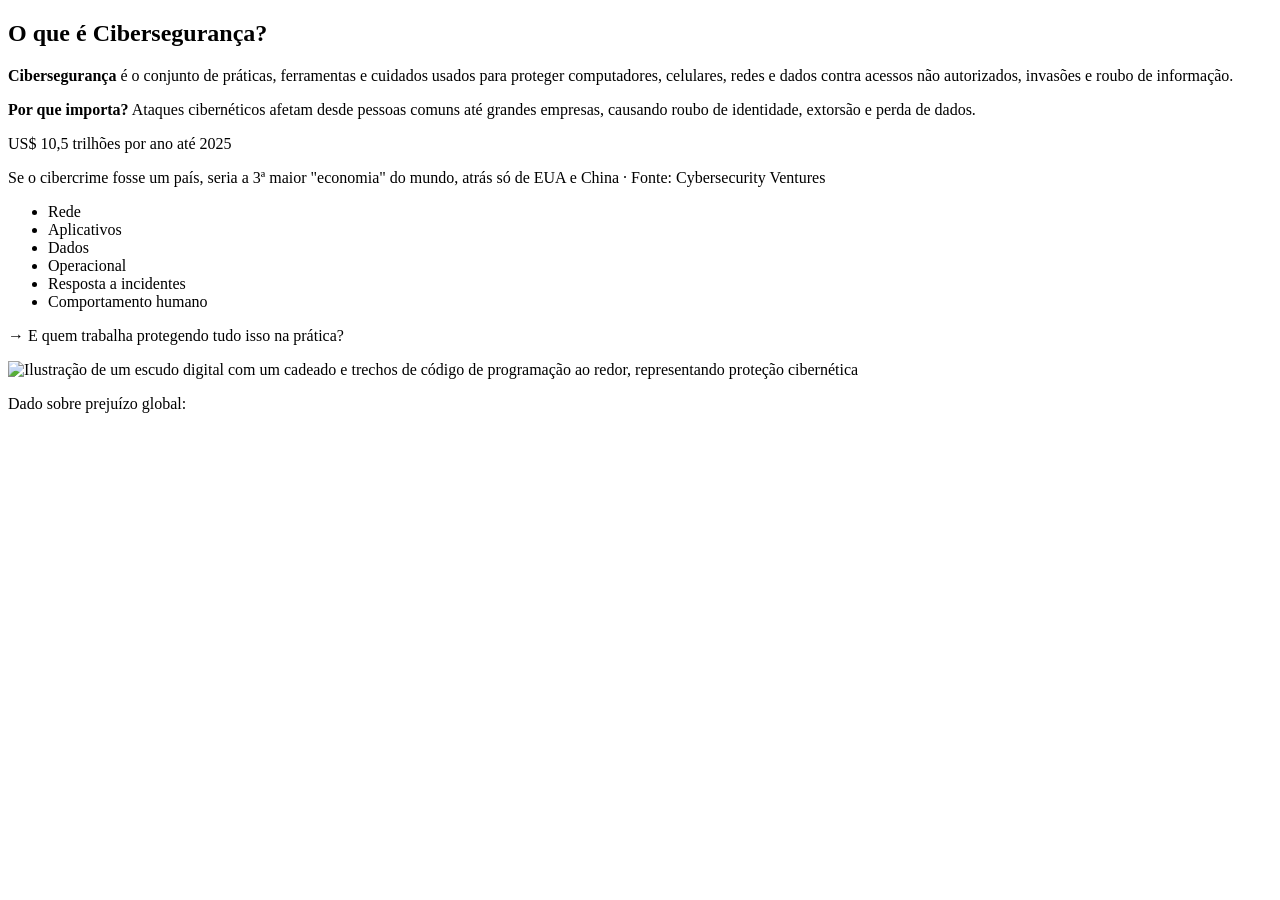
==== cyber.html @ 10cd7231 "corrigindo Altered language from English to Portuguese and updated content for clarity." ====
<!DOCTYPE html>
<html lang="pt-BR">
<head>
    <meta charset="UTF-8">
    <meta name="viewport" content="width=device-width, initial-scale=1.0">
    <title>Cibersegurança</title>
    <link rel="icon" href="favicon.ico" sizes="any">
    <link rel="icon" type="image/png" href="favicon-32x32.png">
    <link rel="stylesheet" href="style.css">
</head>
<body>
    <main class="cybersecuriti">

        <section id="definicao">
            <h1>O que é Cibersegurança?</h1>

            <p>
                <strong>Cibersegurança</strong> é o conjunto de práticas, ferramentas e cuidados usados
                para proteger computadores, celulares, redes e dados contra acessos não autorizados,
                invasões e roubo de informação.
            </p>

            <p>
                <strong>Por que importa?</strong> Ataques cibernéticos afetam desde pessoas comuns até
                grandes empresas, causando roubo de identidade, extorsão e perda de dados.
            </p>

            <section id="def02">
                <div class="estatistica">
                    <div>
                        <p class="valor">US$ 10,5 trilhões por ano até 2025</p>
                        <p class="fonte">Se o cibercrime fosse um país, seria a 3ª maior "economia" do mundo, atrás só de EUA e China · Fonte: Cybersecurity Ventures</p>
                    </div>
                </div>
            </section>

            <ul class="tags">
                <li>Rede</li>
                <li>Aplicativos</li>
                <li>Dados</li>
                <li>Operacional</li>
                <li>Resposta a incidentes</li>
                <li>Comportamento humano</li>
            </ul>

            <p class="gancho">→ E quem trabalha protegendo tudo isso na prática?</p>
        </section>

        <section id="ilustracao">
            <img
                src="Gemini_Generated_Image_8une9p8une9p8une.jpg"
                alt="Ilustração de um escudo digital com um cadeado e trechos de código de programação ao redor, representando proteção cibernética"
                class="ilustracao"
                width="680"
                height="540"
            >
        </section>

        <div class="cybersecurity__links">
            <div class="sub__titulo__botao">
                <p>Dado sobre prejuízo global: <a class="botao" href="https://cybersecurityventures.com/cybercrime-to-cost-the-world-10-5-trillion-annually-by-2025/"   <!-- Adicionei algumas Setas, fechei os duplicados, porém fiquei em duvida com o fechamento dos class-->
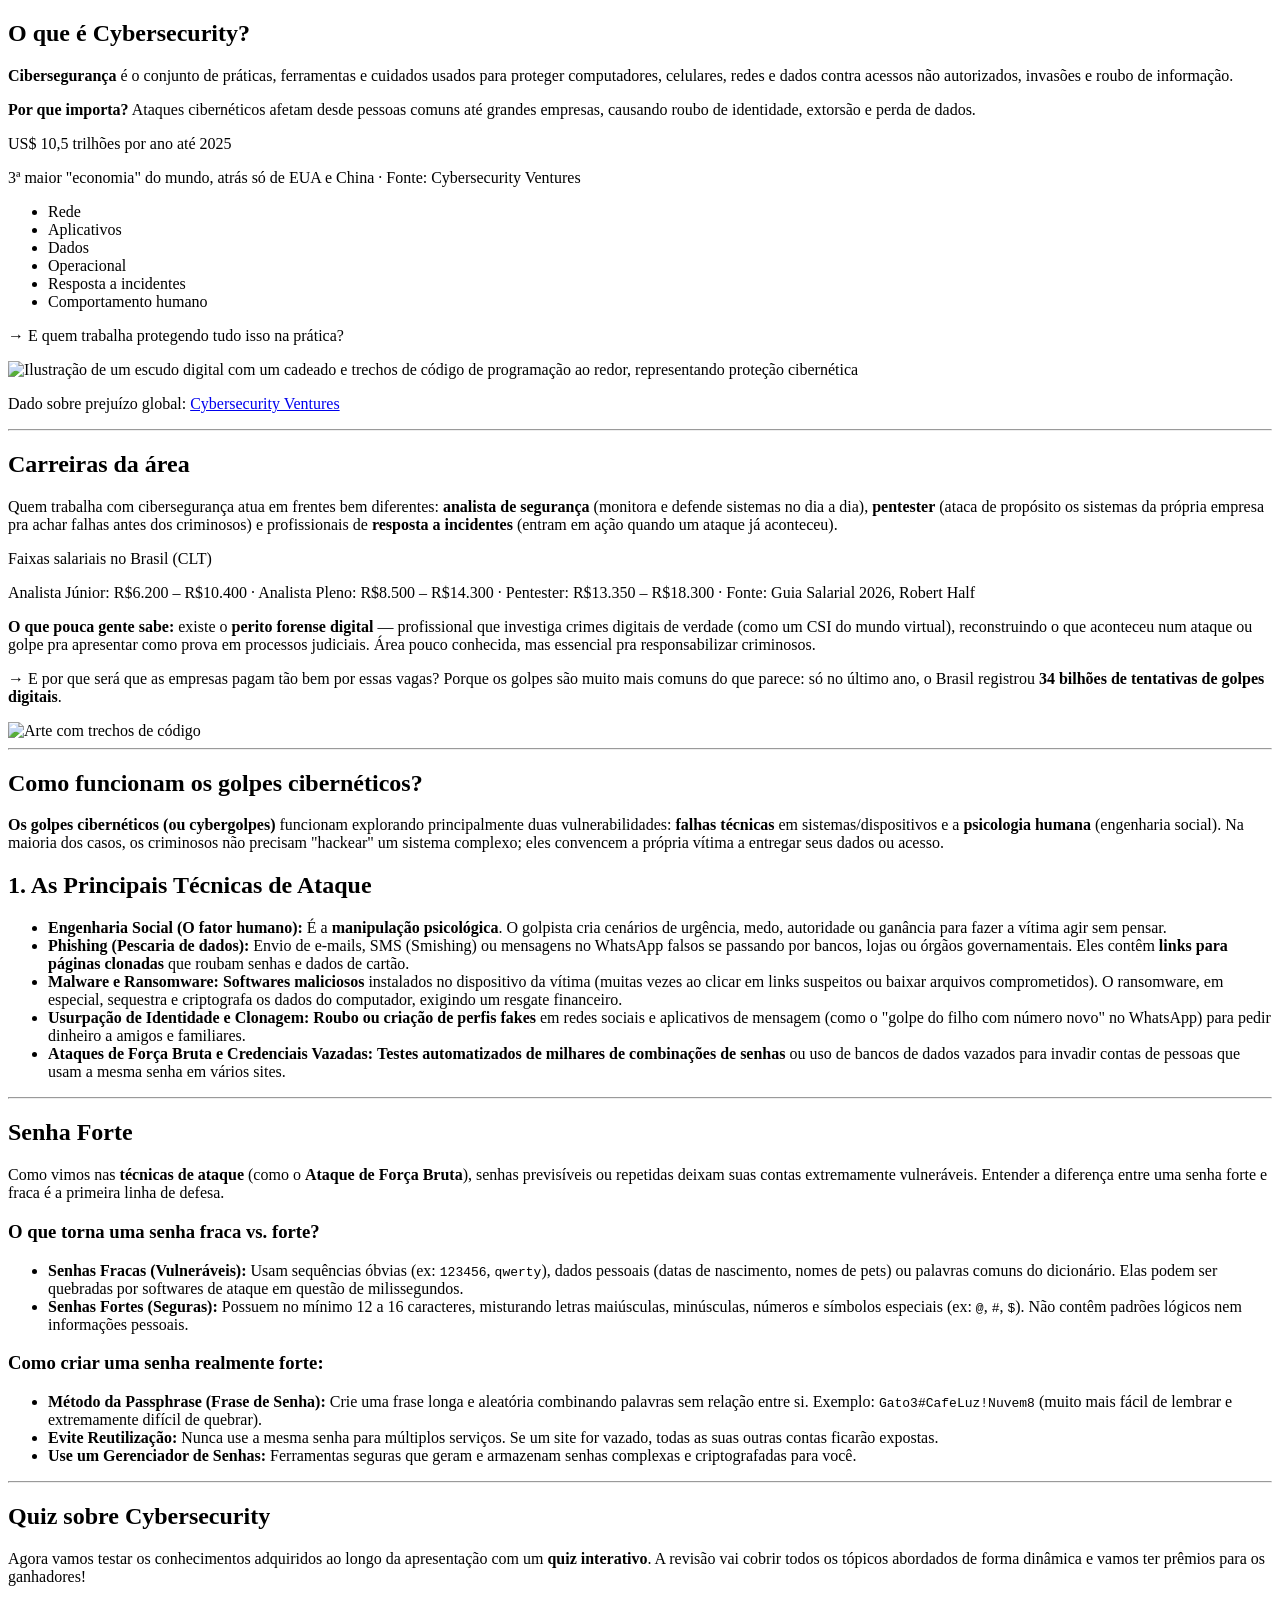
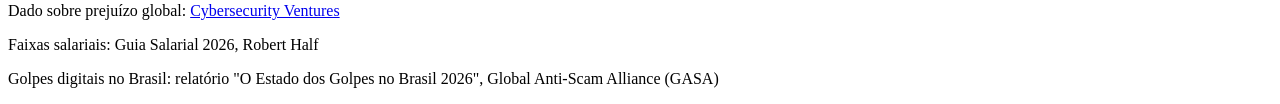
==== commit 3b2f3ab7: "reset" ====
--- a/cyber.html
+++ b/cyber.html
@@ -3,16 +3,18 @@
 <head>
     <meta charset="UTF-8">
     <meta name="viewport" content="width=device-width, initial-scale=1.0">
-    <title>Cibersegurança</title>
+    <title>Cyber Security</title>
     <link rel="icon" href="favicon.ico" sizes="any">
     <link rel="icon" type="image/png" href="favicon-32x32.png">
     <link rel="stylesheet" href="style.css">
 </head>
 <body>
+
     <main class="cybersecuriti">
 
+        <!-- DEFINIÇÃO tentei adicionar algumas setas mas não consegui, tenta colocar a interação com as imagens-->
         <section id="definicao">
-            <h1>O que é Cibersegurança?</h1>
+            <h1>O que é Cybersecurity?</h1>
 
             <p>
                 <strong>Cibersegurança</strong> é o conjunto de práticas, ferramentas e cuidados usados
@@ -25,14 +27,12 @@
                 grandes empresas, causando roubo de identidade, extorsão e perda de dados.
             </p>
 
-            <section id="def02">
-                <div class="estatistica">
-                    <div>
-                        <p class="valor">US$ 10,5 trilhões por ano até 2025</p>
-                        <p class="fonte">Se o cibercrime fosse um país, seria a 3ª maior "economia" do mundo, atrás só de EUA e China · Fonte: Cybersecurity Ventures</p>
-                    </div>
+            <div class="estatistica" id="def02">
+                <div>
+                    <p class="valor">US$ 10,5 trilhões por ano até 2025</p>
+                    <p class="fonte">3ª maior "economia" do mundo, atrás só de EUA e China · Fonte: Cybersecurity Ventures</p>
                 </div>
-            </section>
+            </div>
 
             <ul class="tags">
                 <li>Rede</li>
@@ -46,7 +46,8 @@
             <p class="gancho">→ E quem trabalha protegendo tudo isso na prática?</p>
         </section>
 
-        <section id="ilustracao">
+        <!-- ILUSTRAÇÃO -->
+        <section>
             <img
                 src="Gemini_Generated_Image_8une9p8une9p8une.jpg"
                 alt="Ilustração de um escudo digital com um cadeado e trechos de código de programação ao redor, representando proteção cibernética"
@@ -58,4 +59,147 @@
 
         <div class="cybersecurity__links">
             <div class="sub__titulo__botao">
-                <p>Dado sobre prejuízo global: <a class="botao" href="https://cybersecurityventures.com/cybercrime-to-cost-the-world-10-5-trillion-annually-by-2025/"   <!-- Adicionei algumas Setas, fechei os duplicados, porém fiquei em duvida com o fechamento dos class-->
+                <p>Dado sobre prejuízo global:
+                    <a class="botao" href="https://cybersecurityventures.com/annual-cybercrime-report-2019/" target="_blank" rel="noopener">Cybersecurity Ventures</a>
+                </p>
+            </div>
+        </div>
+
+        <hr style="color: aliceblue;">
+
+        <!-- CARREIRAS -->
+        <section id="carreiras">
+            <h1>Carreiras da área</h1>
+            <p>
+                Quem trabalha com cibersegurança atua em frentes bem diferentes:
+                <strong>analista de segurança</strong> (monitora e defende sistemas no dia a dia),
+                <strong>pentester</strong> (ataca de propósito os sistemas da própria empresa pra
+                achar falhas antes dos criminosos) e profissionais de
+                <strong>resposta a incidentes</strong> (entram em ação quando um ataque já aconteceu).
+            </p>
+
+            <div class="estatistica">
+                <div>
+                    <p class="valor">Faixas salariais no Brasil (CLT)</p>
+                    <p class="fonte">
+                        Analista Júnior: R$6.200 – R$10.400 · Analista Pleno: R$8.500 – R$14.300 ·
+                        Pentester: R$13.350 – R$18.300 · Fonte: Guia Salarial 2026, Robert Half
+                    </p>
+                </div>
+            </div>
+
+            <div class="destaque">
+                <p>
+                    <strong>O que pouca gente sabe:</strong> existe o <strong>perito forense digital</strong>
+                    — profissional que investiga crimes digitais de verdade (como um CSI do mundo virtual),
+                    reconstruindo o que aconteceu num ataque ou golpe pra apresentar como prova em processos
+                    judiciais. Área pouco conhecida, mas essencial pra responsabilizar criminosos.
+                </p>
+            </div>
+
+            <p class="gancho">
+                → E por que será que as empresas pagam tão bem por essas vagas? Porque os golpes são
+                muito mais comuns do que parece: só no último ano, o Brasil registrou
+                <strong>34 bilhões de tentativas de golpes digitais</strong>.
+            </p>
+        </section>
+
+        <img class="img-codigo" src="cyberseguranca_arte.svg" alt="Arte com trechos de código">
+
+        <hr style="color: aliceblue;">
+
+        <!-- GOLPES -->
+        <section id="golpes">
+            <h1>Como funcionam os golpes cibernéticos?</h1>
+            <p>
+                <strong>Os golpes cibernéticos (ou cybergolpes)</strong> funcionam explorando principalmente duas vulnerabilidades:
+                <strong class="gancho">falhas técnicas</strong> em sistemas/dispositivos e a
+                <strong class="gancho">psicologia humana</strong> (engenharia social). Na maioria dos casos, os criminosos
+                não precisam "hackear" um sistema complexo; eles convencem a própria vítima a entregar seus dados ou acesso.
+            </p>
+
+            <h2>1. As Principais Técnicas de Ataque</h2>
+            <ul>
+                <li>
+                    <strong>Engenharia Social (O fator humano):</strong>
+                    É a <strong class="gancho">manipulação psicológica</strong>. O golpista cria cenários de urgência, medo, autoridade ou ganância para fazer a vítima agir sem pensar.
+                </li>
+                <li>
+                    <strong>Phishing (Pescaria de dados):</strong>
+                    Envio de e-mails, SMS (Smishing) ou mensagens no WhatsApp falsos se passando por bancos, lojas ou órgãos governamentais. Eles contêm <strong class="gancho">links para páginas clonadas</strong> que roubam senhas e dados de cartão.
+                </li>
+                <li>
+                    <strong>Malware e Ransomware:</strong>
+                    <strong class="gancho">Softwares maliciosos</strong> instalados no dispositivo da vítima (muitas vezes ao clicar em links suspeitos ou baixar arquivos comprometidos). O ransomware, em especial, sequestra e criptografa os dados do computador, exigindo um resgate financeiro.
+                </li>
+                <li>
+                    <strong>Usurpação de Identidade e Clonagem:</strong>
+                    <strong class="gancho">Roubo ou criação de perfis fakes</strong> em redes sociais e aplicativos de mensagem (como o "golpe do filho com número novo" no WhatsApp) para pedir dinheiro a amigos e familiares.
+                </li>
+                <li>
+                    <strong>Ataques de Força Bruta e Credenciais Vazadas:</strong>
+                    <strong class="gancho">Testes automatizados de milhares de combinações de senhas</strong> ou uso de bancos de dados vazados para invadir contas de pessoas que usam a mesma senha em vários sites.
+                </li>
+            </ul>
+        </section>
+
+        <hr style="color: aliceblue;">
+
+        <!-- SENHA FORTE -->
+        <section id="senha-forte">
+            <h1>Senha Forte</h1>
+            <p>
+                Como vimos nas <strong>técnicas de ataque</strong> (como o <strong>Ataque de Força Bruta</strong>), senhas previsíveis ou repetidas deixam suas contas extremamente vulneráveis. Entender a diferença entre uma senha forte e fraca é a primeira linha de defesa.
+            </p>
+
+            <h3 class="gancho">O que torna uma senha fraca vs. forte?</h3>
+            <ul>
+                <li>
+                    <strong>Senhas Fracas (Vulneráveis):</strong>
+                    Usam sequências óbvias (ex: <code>123456</code>, <code>qwerty</code>), dados pessoais (datas de nascimento, nomes de pets) ou palavras comuns do dicionário. Elas podem ser quebradas por softwares de ataque em questão de milissegundos.
+                </li>
+                <li>
+                    <strong>Senhas Fortes (Seguras):</strong>
+                    Possuem no mínimo 12 a 16 caracteres, misturando letras maiúsculas, minúsculas, números e símbolos especiais (ex: <code>@</code>, <code>#</code>, <code>$</code>). Não contêm padrões lógicos nem informações pessoais.
+                </li>
+            </ul>
+
+            <h3 class="gancho">Como criar uma senha realmente forte:</h3>
+            <ul>
+                <li>
+                    <strong>Método da Passphrase (Frase de Senha):</strong>
+                    Crie uma frase longa e aleatória combinando palavras sem relação entre si. Exemplo: <code>Gato3#CafeLuz!Nuvem8</code> (muito mais fácil de lembrar e extremamente difícil de quebrar).
+                </li>
+                <li>
+                    <strong>Evite Reutilização:</strong>
+                    Nunca use a mesma senha para múltiplos serviços. Se um site for vazado, todas as suas outras contas ficarão expostas.
+                </li>
+                <li>
+                    <strong>Use um Gerenciador de Senhas:</strong>
+                    Ferramentas seguras que geram e armazenam senhas complexas e criptografadas para você.
+                </li>
+            </ul>
+        </section>
+
+        <hr style="color: aliceblue;">
+
+        <!-- QUIZ -->
+        <section id="quiz-final" class="secao-conteudo">
+            <h1>Quiz sobre Cybersecurity</h1>
+            <p>
+                Agora vamos testar os conhecimentos adquiridos ao longo da apresentação com um
+                <strong class="gancho">quiz interativo</strong>.
+                A revisão vai cobrir todos os tópicos abordados de forma dinâmica e vamos ter prêmios para os ganhadores!
+            </p>
+        </section>
+
+    </main>
+
+    <footer>
+        <p>Dado sobre prejuízo global: <a class="botao2" href="https://cybersecurityventures.com/annual-cybercrime-report-2019/" target="_blank" rel="noopener">Cybersecurity Ventures</a></p>
+        <p>Faixas salariais: Guia Salarial 2026, Robert Half</p>
+        <p>Golpes digitais no Brasil: relatório "O Estado dos Golpes no Brasil 2026", Global Anti-Scam Alliance (GASA)</p>
+    </footer>
+
+</body>
+</html>
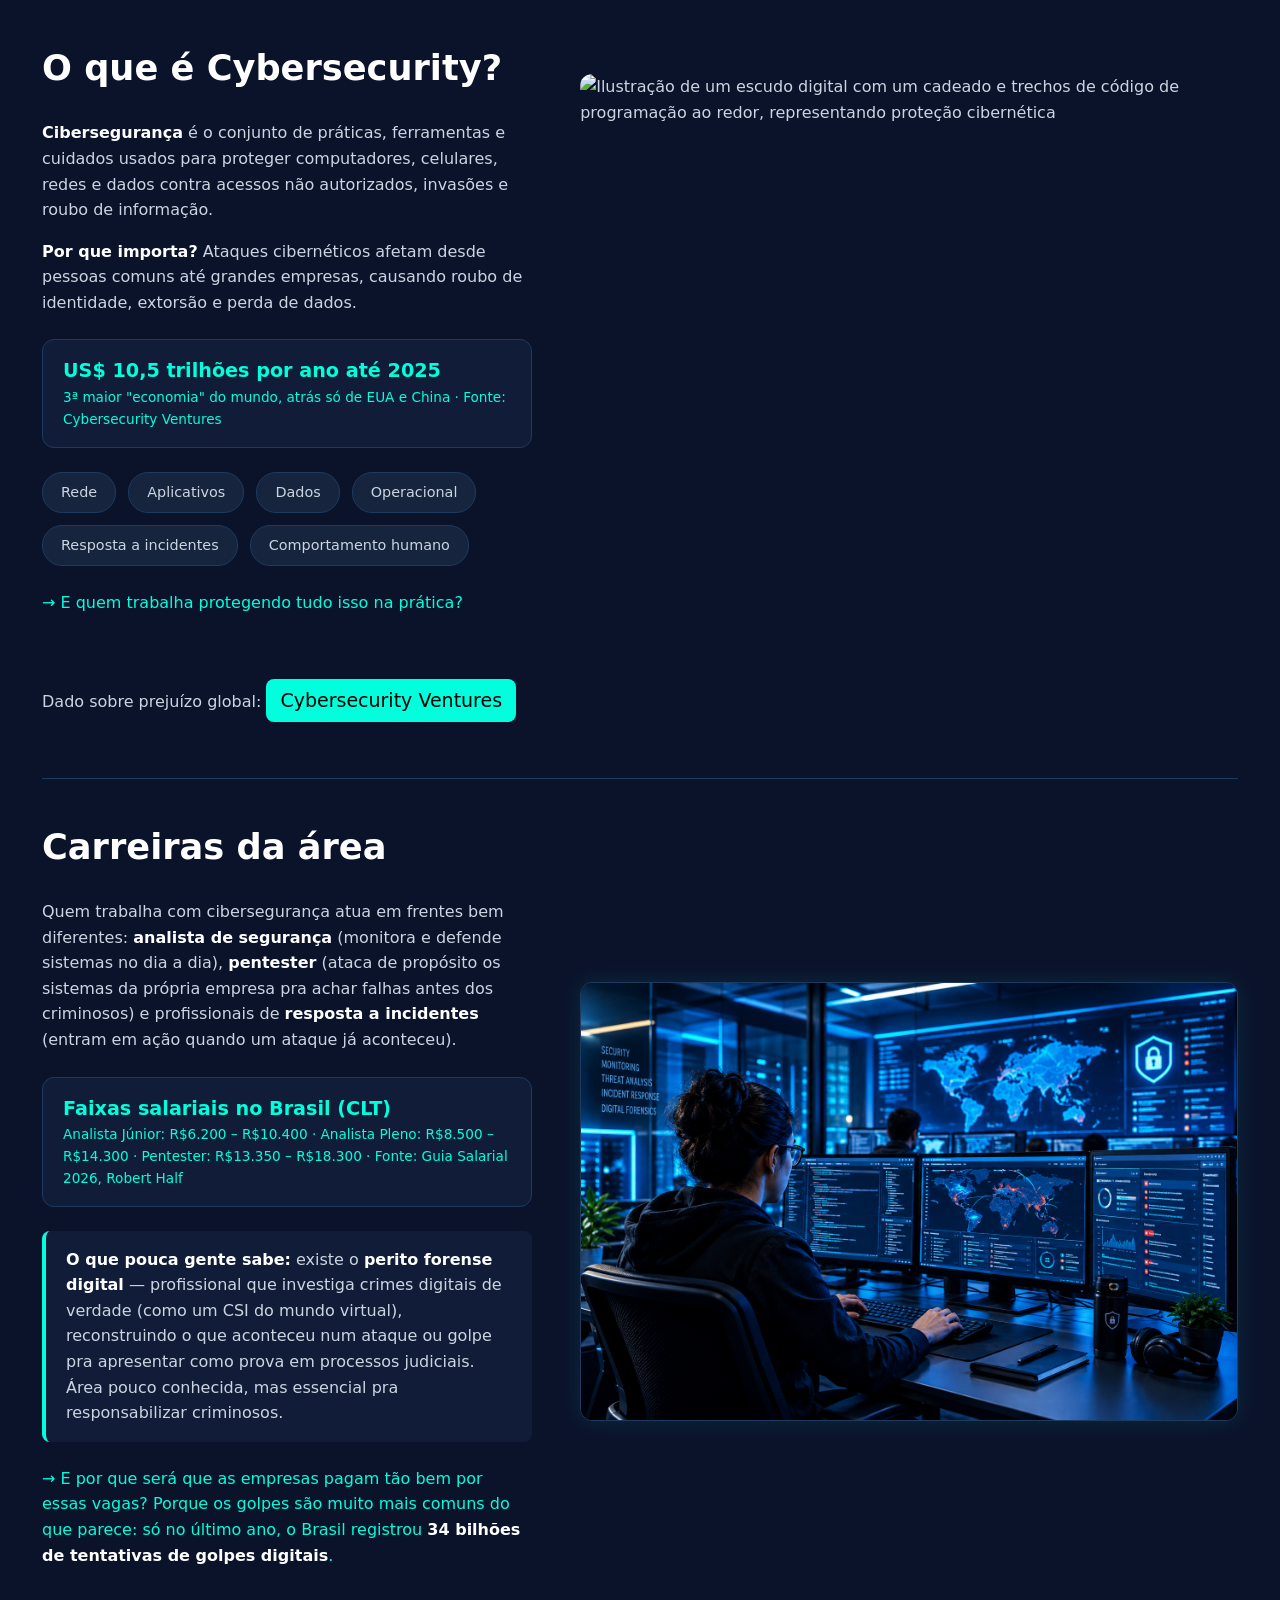
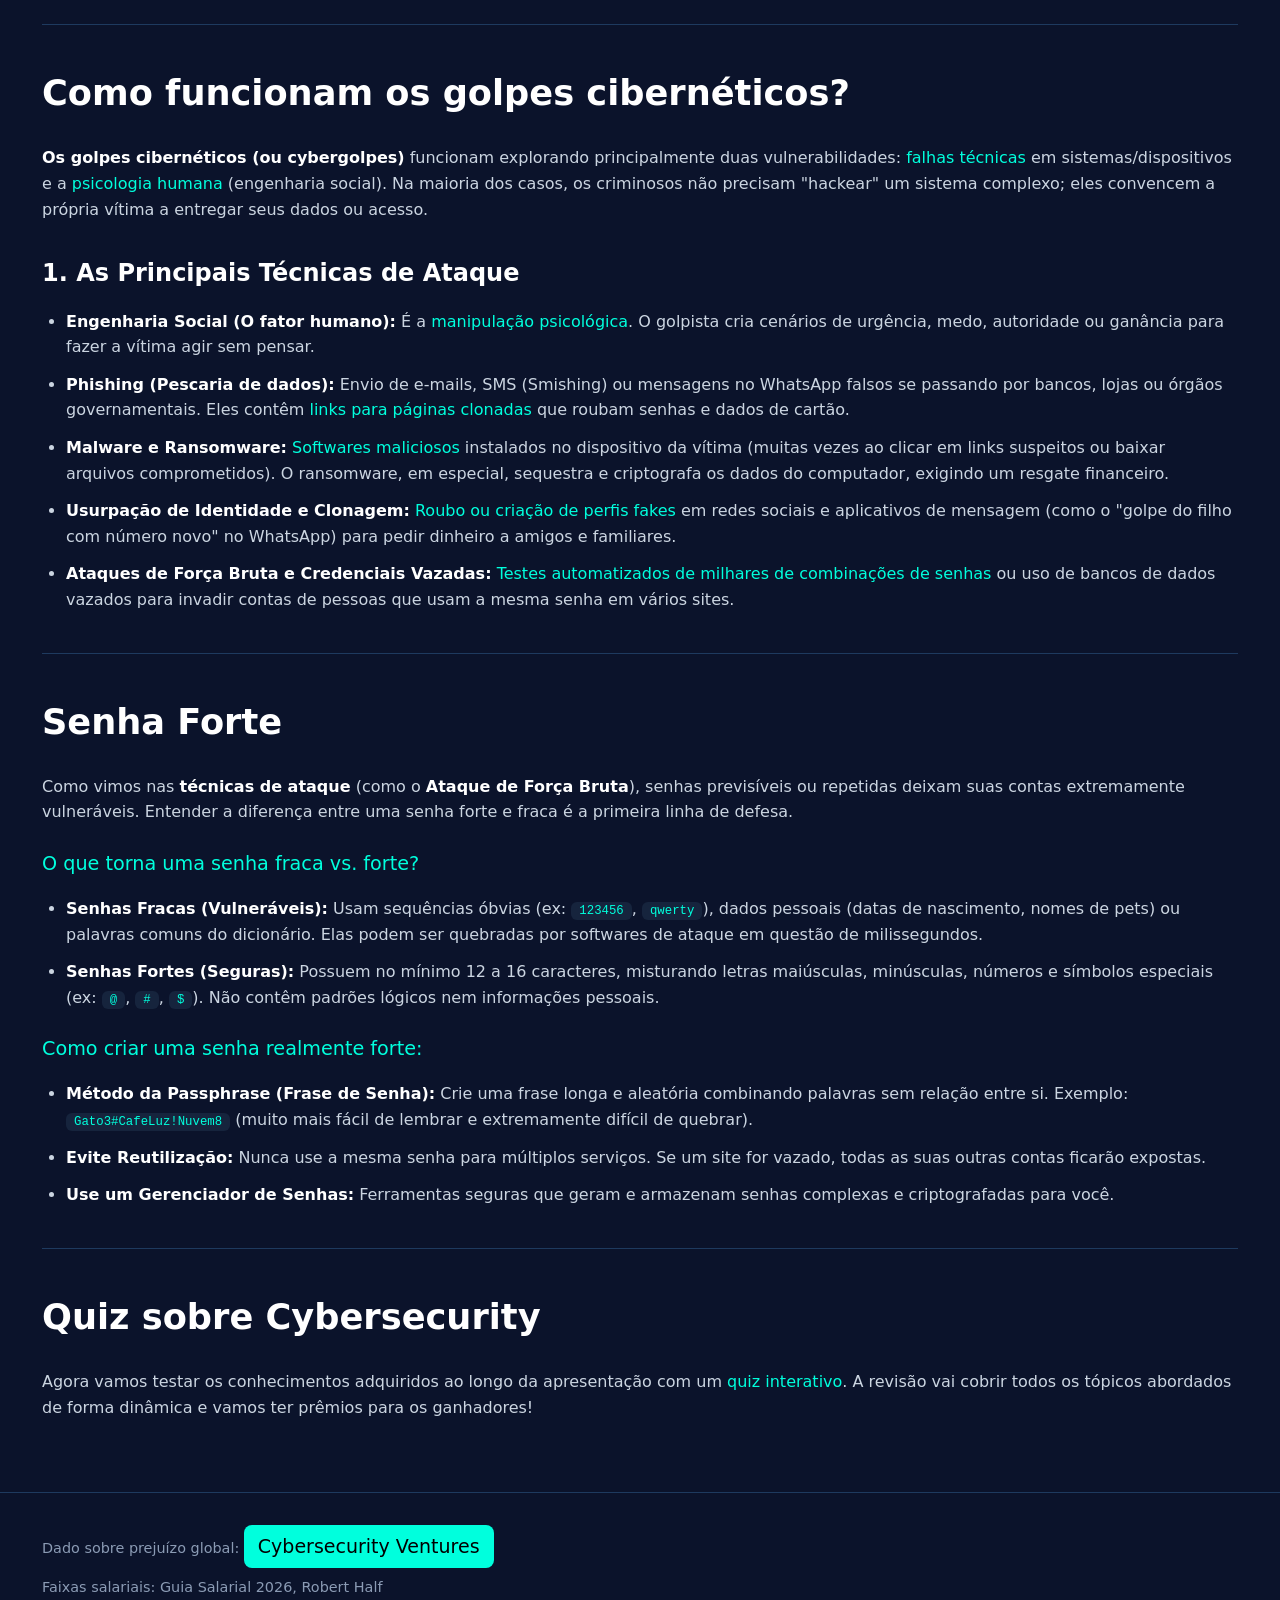
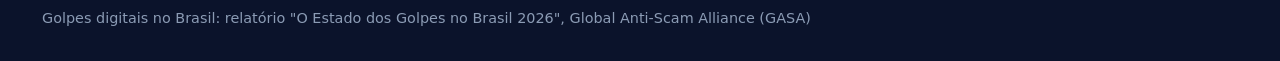
==== commit 53e3ce27: "Atualiza site de ciberseguranca" ====
--- a/cyber.html
+++ b/cyber.html
@@ -1,61 +1,59 @@
+
 <!DOCTYPE html>
 <html lang="pt-BR">
 <head>
     <meta charset="UTF-8">
     <meta name="viewport" content="width=device-width, initial-scale=1.0">
     <title>Cyber Security</title>
-    <link rel="icon" href="favicon.ico" sizes="any">
-    <link rel="icon" type="image/png" href="favicon-32x32.png">
     <link rel="stylesheet" href="style.css">
 </head>
 <body>
 
     <main class="cybersecuriti">
 
-        <!-- DEFINIÇÃO tentei adicionar algumas setas mas não consegui, tenta colocar a interação com as imagens-->
-        <section id="definicao">
-            <h1>O que é Cybersecurity?</h1>
-
-            <p>
-                <strong>Cibersegurança</strong> é o conjunto de práticas, ferramentas e cuidados usados
-                para proteger computadores, celulares, redes e dados contra acessos não autorizados,
-                invasões e roubo de informação.
-            </p>
-
-            <p>
-                <strong>Por que importa?</strong> Ataques cibernéticos afetam desde pessoas comuns até
-                grandes empresas, causando roubo de identidade, extorsão e perda de dados.
-            </p>
-
-            <div class="estatistica" id="def02">
-                <div>
-                    <p class="valor">US$ 10,5 trilhões por ano até 2025</p>
-                    <p class="fonte">3ª maior "economia" do mundo, atrás só de EUA e China · Fonte: Cybersecurity Ventures</p>
-                </div>
-            </div>
-
-            <ul class="tags">
-                <li>Rede</li>
-                <li>Aplicativos</li>
-                <li>Dados</li>
-                <li>Operacional</li>
-                <li>Resposta a incidentes</li>
-                <li>Comportamento humano</li>
-            </ul>
-
-            <p class="gancho">→ E quem trabalha protegendo tudo isso na prática?</p>
-        </section>
-
-        <!-- ILUSTRAÇÃO -->
-        <section>
+
+        <div class="bloco">
             <img
                 src="Gemini_Generated_Image_8une9p8une9p8une.jpg"
                 alt="Ilustração de um escudo digital com um cadeado e trechos de código de programação ao redor, representando proteção cibernética"
                 class="ilustracao"
-                width="680"
-                height="540"
+                width="1148"
+                height="912"
             >
-        </section>
+
+            <section id="definicao">
+                <h1>O que é Cybersecurity?</h1>
+
+                <p>
+                    <strong>Cibersegurança</strong> é o conjunto de práticas, ferramentas e cuidados usados
+                    para proteger computadores, celulares, redes e dados contra acessos não autorizados,
+                    invasões e roubo de informação.
+                </p>
+
+                <p>
+                    <strong>Por que importa?</strong> Ataques cibernéticos afetam desde pessoas comuns até
+                    grandes empresas, causando roubo de identidade, extorsão e perda de dados.
+                </p>
+
+                <div class="estatistica" id="def02">
+                    <div>
+                        <p class="valor">US$ 10,5 trilhões por ano até 2025</p>
+                        <p class="fonte">3ª maior "economia" do mundo, atrás só de EUA e China · Fonte: Cybersecurity Ventures</p>
+                    </div>
+                </div>
+
+                <ul class="tags">
+                    <li>Rede</li>
+                    <li>Aplicativos</li>
+                    <li>Dados</li>
+                    <li>Operacional</li>
+                    <li>Resposta a incidentes</li>
+                    <li>Comportamento humano</li>
+                </ul>
+
+                <p class="gancho">→ E quem trabalha protegendo tudo isso na prática?</p>
+            </section>
+        </div>
 
         <div class="cybersecurity__links">
             <div class="sub__titulo__botao">
@@ -65,48 +63,54 @@
             </div>
         </div>
 
-        <hr style="color: aliceblue;">
-
-        <!-- CARREIRAS -->
-        <section id="carreiras">
-            <h1>Carreiras da área</h1>
-            <p>
-                Quem trabalha com cibersegurança atua em frentes bem diferentes:
-                <strong>analista de segurança</strong> (monitora e defende sistemas no dia a dia),
-                <strong>pentester</strong> (ataca de propósito os sistemas da própria empresa pra
-                achar falhas antes dos criminosos) e profissionais de
-                <strong>resposta a incidentes</strong> (entram em ação quando um ataque já aconteceu).
-            </p>
-
-            <div class="estatistica">
-                <div>
-                    <p class="valor">Faixas salariais no Brasil (CLT)</p>
-                    <p class="fonte">
-                        Analista Júnior: R$6.200 – R$10.400 · Analista Pleno: R$8.500 – R$14.300 ·
-                        Pentester: R$13.350 – R$18.300 · Fonte: Guia Salarial 2026, Robert Half
+        <hr>
+
+        <!-- CARREIRAS + ARTE -->
+        <div class="bloco">
+            <img
+                class="img-codigo"
+                src="cyber2.0.png"
+                alt="Profissional trabalhando com cibersegurança diante de monitores"
+            >
+
+            <section id="carreiras">
+                <h1>Carreiras da área</h1>
+                <p>
+                    Quem trabalha com cibersegurança atua em frentes bem diferentes:
+                    <strong>analista de segurança</strong> (monitora e defende sistemas no dia a dia),
+                    <strong>pentester</strong> (ataca de propósito os sistemas da própria empresa pra
+                    achar falhas antes dos criminosos) e profissionais de
+                    <strong>resposta a incidentes</strong> (entram em ação quando um ataque já aconteceu).
+                </p>
+
+                <div class="estatistica">
+                    <div>
+                        <p class="valor">Faixas salariais no Brasil (CLT)</p>
+                        <p class="fonte">
+                            Analista Júnior: R$6.200 – R$10.400 · Analista Pleno: R$8.500 – R$14.300 ·
+                            Pentester: R$13.350 – R$18.300 · Fonte: Guia Salarial 2026, Robert Half
+                        </p>
+                    </div>
+                </div>
+
+                <div class="destaque">
+                    <p>
+                        <strong>O que pouca gente sabe:</strong> existe o <strong>perito forense digital</strong>
+                        — profissional que investiga crimes digitais de verdade (como um CSI do mundo virtual),
+                        reconstruindo o que aconteceu num ataque ou golpe pra apresentar como prova em processos
+                        judiciais. Área pouco conhecida, mas essencial pra responsabilizar criminosos.
                     </p>
                 </div>
-            </div>
-
-            <div class="destaque">
-                <p>
-                    <strong>O que pouca gente sabe:</strong> existe o <strong>perito forense digital</strong>
-                    — profissional que investiga crimes digitais de verdade (como um CSI do mundo virtual),
-                    reconstruindo o que aconteceu num ataque ou golpe pra apresentar como prova em processos
-                    judiciais. Área pouco conhecida, mas essencial pra responsabilizar criminosos.
-                </p>
-            </div>
-
-            <p class="gancho">
-                → E por que será que as empresas pagam tão bem por essas vagas? Porque os golpes são
-                muito mais comuns do que parece: só no último ano, o Brasil registrou
-                <strong>34 bilhões de tentativas de golpes digitais</strong>.
-            </p>
-        </section>
-
-        <img class="img-codigo" src="cyberseguranca_arte.svg" alt="Arte com trechos de código">
-
-        <hr style="color: aliceblue;">
+
+                <p class="gancho">
+                    → E por que será que as empresas pagam tão bem por essas vagas? Porque os golpes são
+                    muito mais comuns do que parece: só no último ano, o Brasil registrou
+                    <strong>34 bilhões de tentativas de golpes digitais</strong>.
+                </p>
+            </section>
+        </div>
+
+        <hr>
 
         <!-- GOLPES -->
         <section id="golpes">
@@ -143,7 +147,7 @@
             </ul>
         </section>
 
-        <hr style="color: aliceblue;">
+        <hr>
 
         <!-- SENHA FORTE -->
         <section id="senha-forte">
@@ -181,7 +185,7 @@
             </ul>
         </section>
 
-        <hr style="color: aliceblue;">
+        <hr>
 
         <!-- QUIZ -->
         <section id="quiz-final" class="secao-conteudo">
--- a/style.css
+++ b/style.css
@@ -0,0 +1,270 @@
+
+* {
+  box-sizing: border-box;
+}
+
+body {
+  background-color: #0b132b;
+  color: #cbd5e1;
+  font-family: Inter, Roboto, system-ui, sans-serif;
+  line-height: 1.6;
+  margin: 0;
+  min-height: 100vh;
+}
+
+.cybersecuriti {
+  max-width: 1600px;
+  margin: 0 auto;
+  padding: 40px 42px;
+}
+
+section {
+  margin-bottom: 32px;
+}
+
+strong {
+  color: #ffffff;
+}
+
+a {
+  color: #00ffdd;
+}
+
+h1 {
+  color: #ffffff;
+  font-size: 2.2rem;
+  margin: 0 0 24px;
+}
+
+h2 {
+  color: #ffffff;
+  font-size: 1.5rem;
+  margin: 32px 0 16px;
+}
+
+h3 {
+  font-size: 1.2rem;
+  margin: 24px 0 12px;
+}
+
+ul {
+  padding-left: 24px;
+}
+
+li {
+  margin-bottom: 12px;
+}
+
+code {
+  background-color: #16243d;
+  color: #00ffdd;
+  padding: 2px 8px;
+  border-radius: 6px;
+  font-size: 0.95em;
+}
+
+hr {
+  border: none;
+  border-top: 1px solid #1e3a5f;
+  margin: 40px 0;
+}
+
+img {
+  max-width: 100%;
+  height: auto;
+}
+
+/* ===== BLOCOS COM IMAGENS ===== */
+
+.bloco {
+  display: flex;
+  flex-direction: row-reverse;
+  align-items: center;
+  gap: 48px;
+  margin-bottom: 32px;
+}
+
+.bloco section {
+  flex: 1;
+  min-width: 0;
+  margin-bottom: 0;
+}
+
+.ilustracao,
+.img-codigo {
+  flex: 0 0 55%;
+  width: 55%;
+  max-width: 55%;
+  height: auto;
+  border-radius: 12px;
+}
+
+/* ===== IMAGEM DA ÁREA DE CARREIRAS ===== */
+
+.bloco .img-codigo {
+  display: block;
+  object-fit: contain;
+  border: 1px solid #1e3a5f;
+  box-shadow: 0 0 22px rgba(0, 255, 221, 0.10);
+}
+
+/* ===== ESTATÍSTICAS ===== */
+
+.estatistica {
+  background-color: #111d38;
+  border: 1px solid #1e3a5f;
+  border-radius: 12px;
+  padding: 16px 20px;
+  margin: 24px 0;
+}
+
+.estatistica p {
+  margin: 0;
+  color: #00ffdd;
+}
+
+.valor {
+  font-size: 1.2rem;
+  font-weight: 700;
+  color: #ffffff;
+}
+
+.fonte {
+  font-size: 0.85rem;
+  color: #8b9bb4;
+}
+
+/* ===== DESTAQUES ===== */
+
+.destaque {
+  background-color: #111d38;
+  border-left: 4px solid #00ffdd;
+  border-radius: 8px;
+  padding: 16px 20px;
+  margin: 24px 0;
+}
+
+.destaque p {
+  margin: 0;
+}
+
+/* ===== TAGS ===== */
+
+.tags {
+  list-style: none;
+  padding: 0;
+  margin: 0 0 24px;
+  display: flex;
+  flex-wrap: wrap;
+  gap: 12px;
+}
+
+.tags li {
+  margin-bottom: 0;
+  padding: 8px 18px;
+  border: 1px solid #1e3a5f;
+  border-radius: 20px;
+  background-color: #16243d;
+  color: #cbd5e1;
+  font-size: 0.9rem;
+  white-space: nowrap;
+}
+
+/* ===== TEXTOS EM DESTAQUE ===== */
+
+.gancho {
+  color: #00ffdd;
+  font-weight: 500;
+}
+
+/* ===== LINKS E BOTÕES ===== */
+
+.cybersecurity__links {
+  display: flex;
+}
+
+.botao,
+.botao2 {
+  background-color: #00ffdd;
+  padding: 6px 14px;
+  border-radius: 8px;
+  color: #000000;
+  font-size: 19px;
+  text-decoration: none;
+  display: inline-block;
+  transition: background-color 0.2s ease;
+}
+
+.botao:hover,
+.botao2:hover {
+  background-color: #00d9bd;
+}
+
+.botao:focus-visible,
+.botao2:focus-visible {
+  outline: 2px solid #ffffff;
+  outline-offset: 3px;
+}
+
+/* ===== RODAPÉ ===== */
+
+footer {
+  max-width: 1600px;
+  margin: 0 auto;
+  padding: 24px 42px;
+  border-top: 1px solid #1e3a5f;
+  font-size: 0.9rem;
+  color: #8b9bb4;
+}
+
+footer p {
+  margin: 8px 0;
+}
+
+/* ===== TABLETS E CELULARES ===== */
+
+@media (max-width: 800px) {
+  .cybersecuriti {
+    padding: 24px 16px;
+  }
+
+  h1 {
+    font-size: 1.7rem;
+  }
+
+  .bloco {
+    flex-direction: column;
+    align-items: stretch;
+    gap: 24px;
+  }
+
+  .bloco section {
+    width: 100%;
+  }
+
+  .ilustracao,
+  .img-codigo {
+    flex: none;
+    width: 100%;
+    max-width: 100%;
+  }
+
+  footer {
+    padding: 24px 16px;
+  }
+
+  .tags li {
+    white-space: normal;
+  }
+}
+
+/* ===== ACESSIBILIDADE ===== */
+
+@media (prefers-reduced-motion: reduce) {
+  *,
+  *::before,
+  *::after {
+    scroll-behavior: auto;
+    transition: none;
+  }
+}
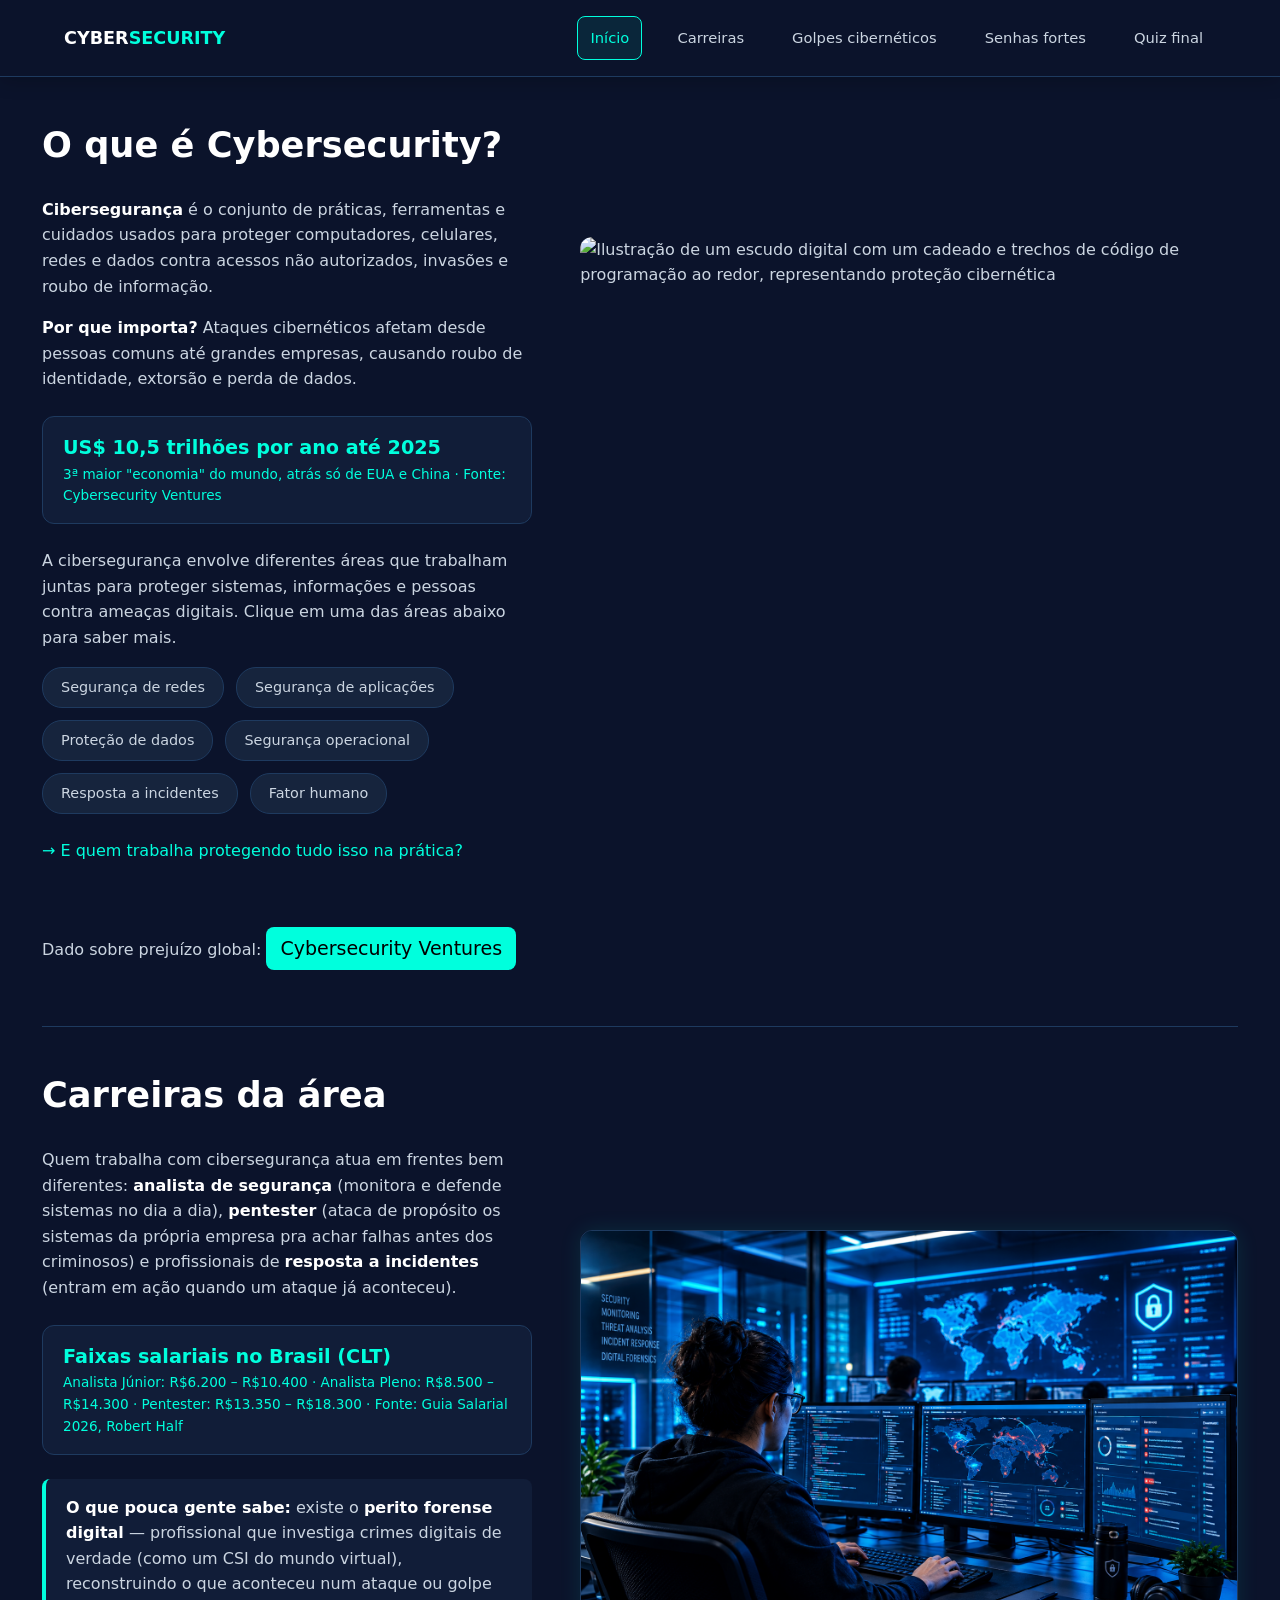
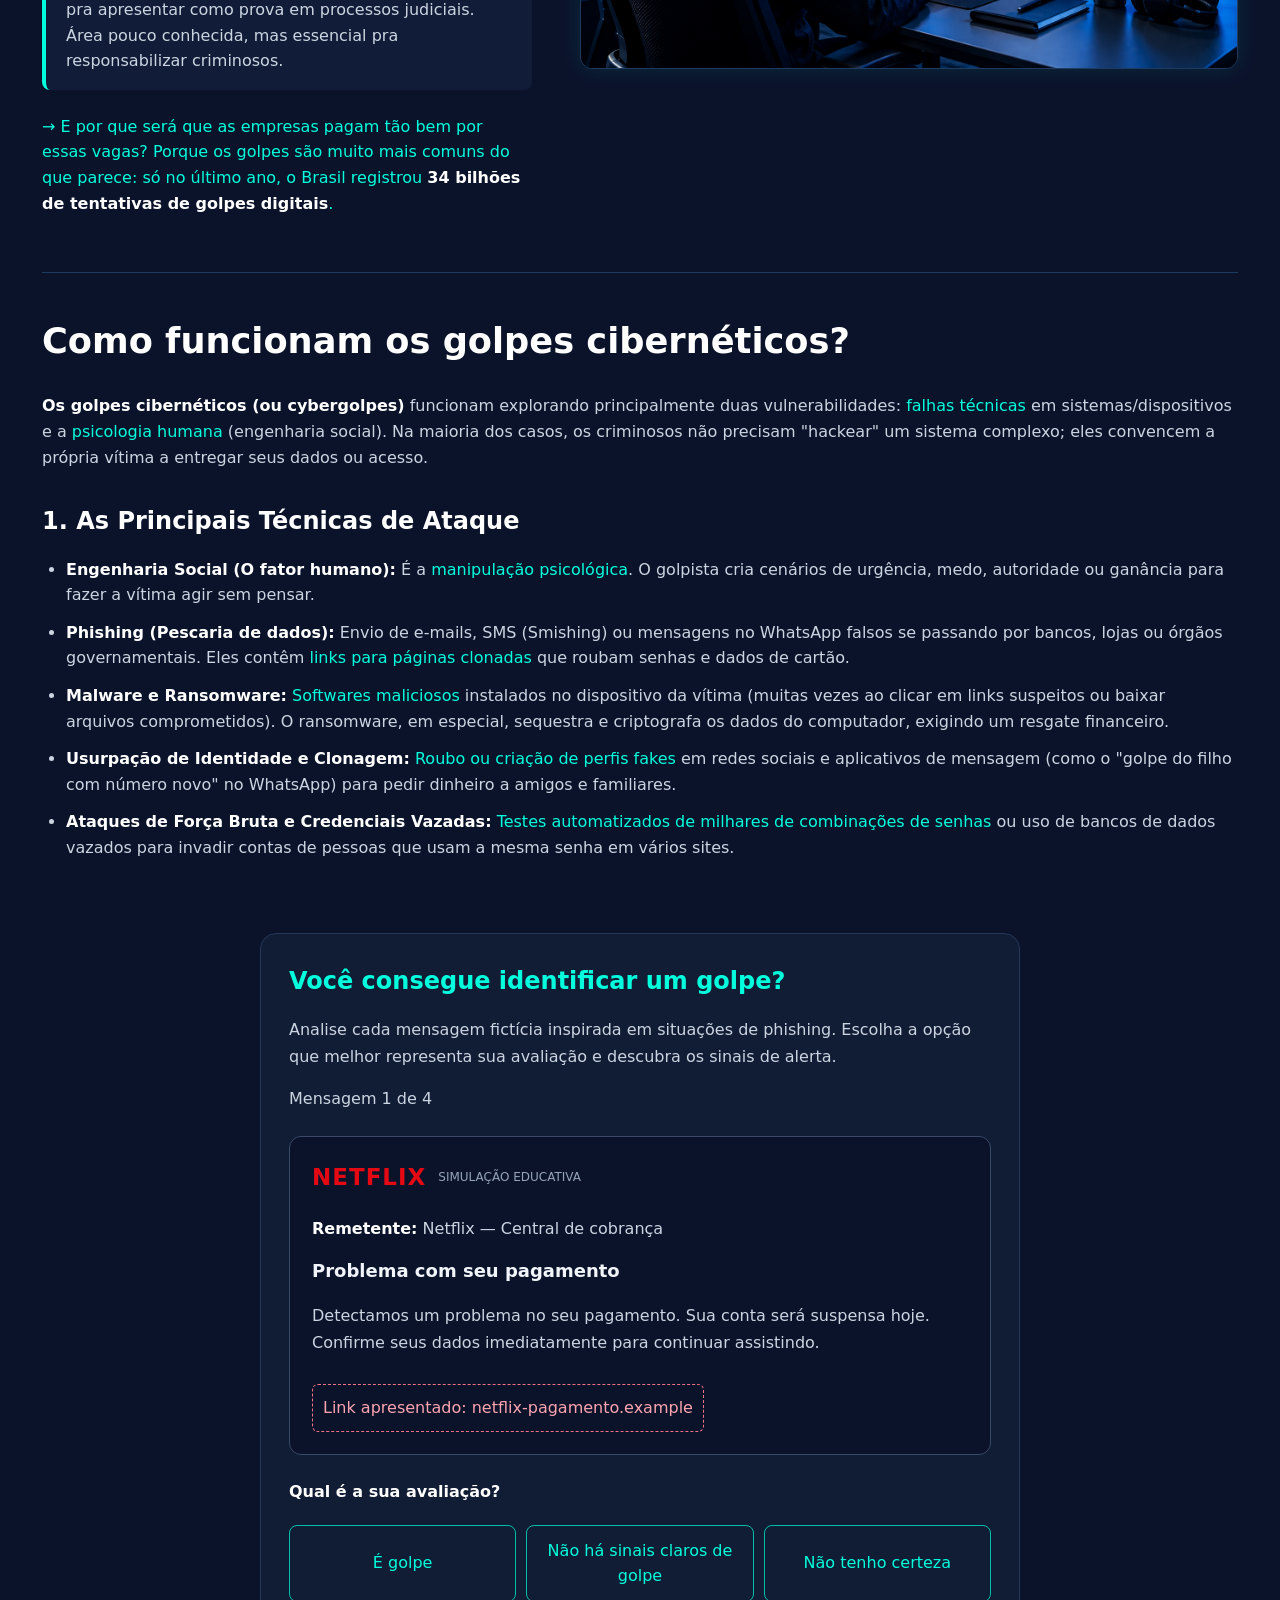
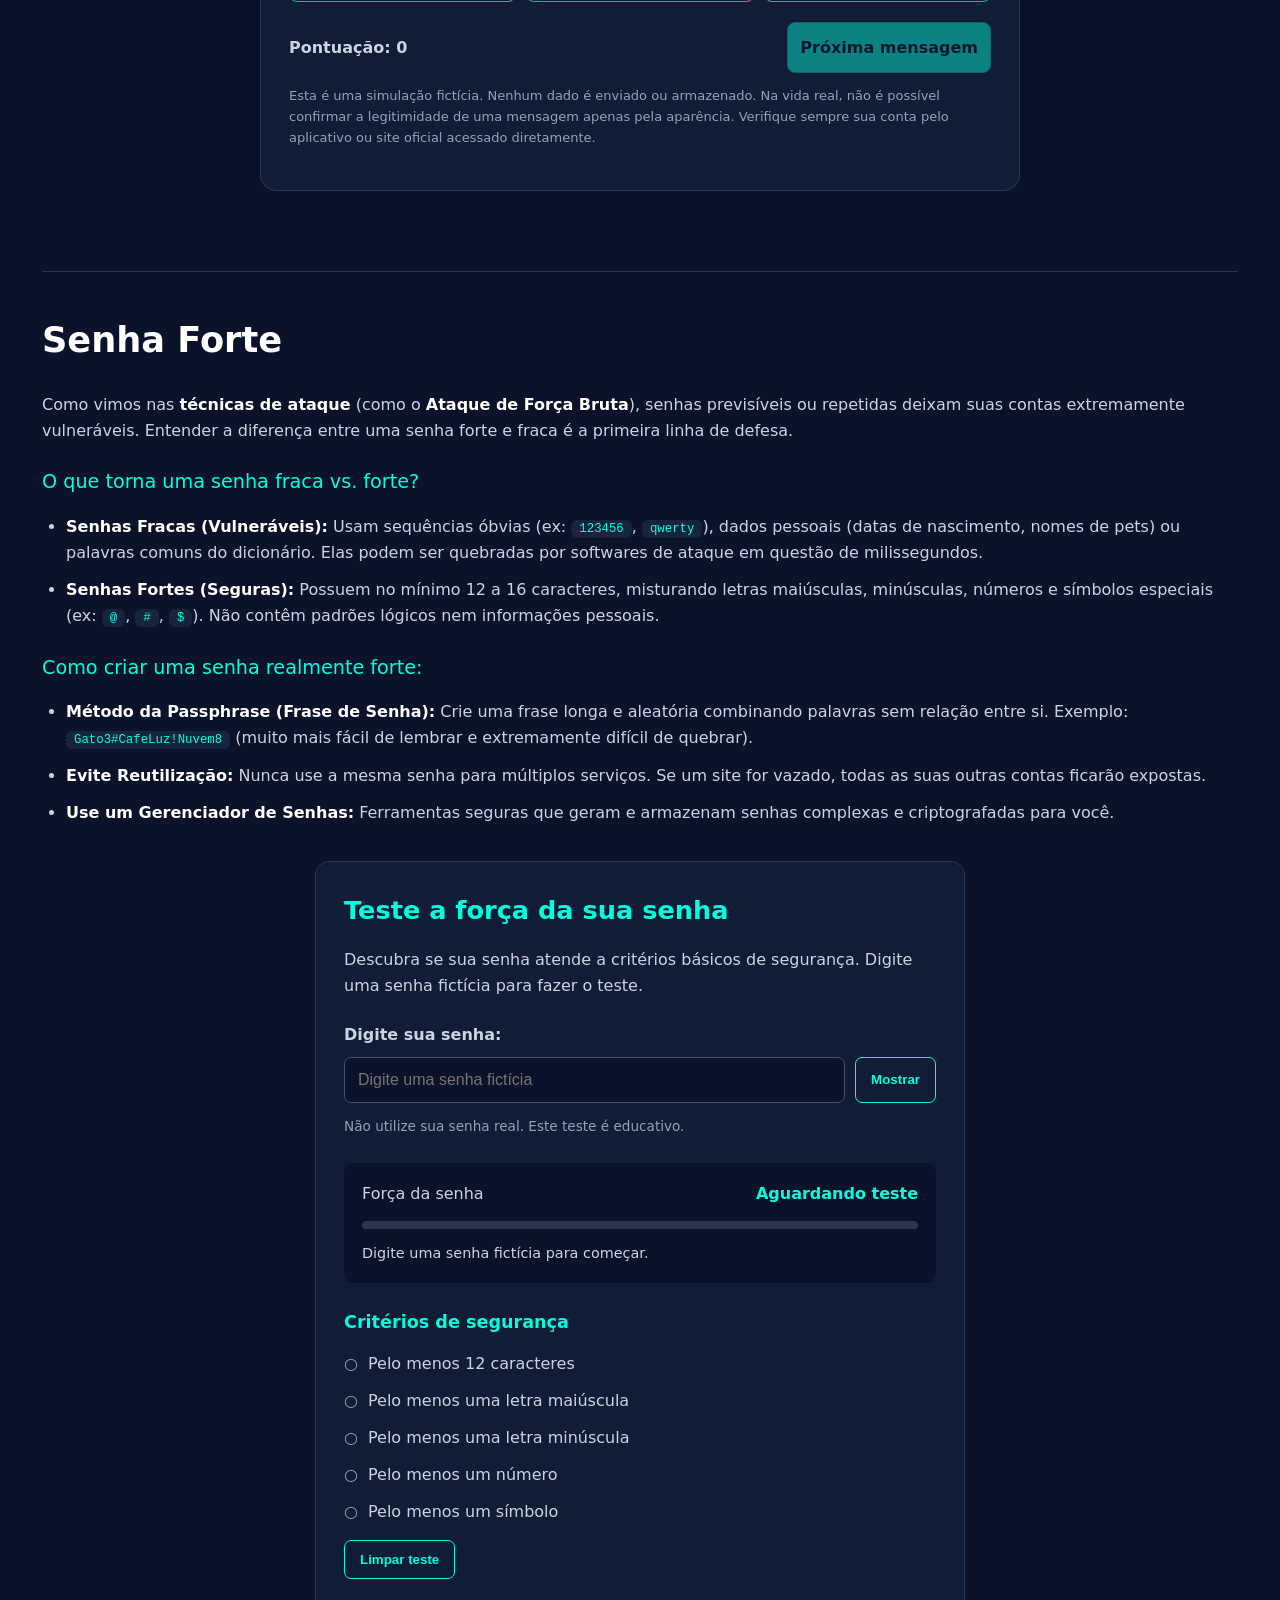
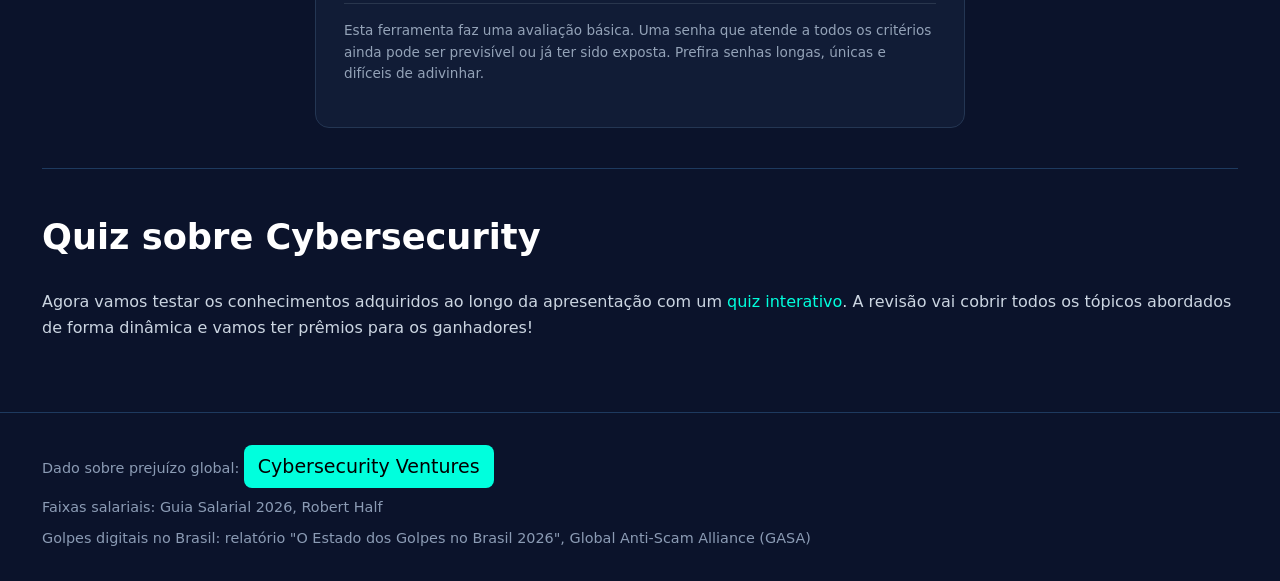
==== commit a24ecc40: "Atualizando o site" ====
--- a/cyber.html
+++ b/cyber.html
@@ -42,14 +42,43 @@
                     </div>
                 </div>
 
-                <ul class="tags">
-                    <li>Rede</li>
-                    <li>Aplicativos</li>
-                    <li>Dados</li>
-                    <li>Operacional</li>
-                    <li>Resposta a incidentes</li>
-                    <li>Comportamento humano</li>
-                </ul>
+<p class="introducao-tags">
+    A cibersegurança envolve diferentes áreas que trabalham juntas
+    para proteger sistemas, informações e pessoas contra ameaças digitais.
+    Clique em uma das áreas abaixo para saber mais.
+</p>
+
+<ul class="tags">
+    <li tabindex="0" role="button" aria-expanded="false"
+        data-info="Protege redes e conexões contra invasões, acessos não autorizados e atividades maliciosas.">
+        Segurança de redes
+    </li>
+
+    <li tabindex="0" role="button" aria-expanded="false"
+        data-info="Busca identificar e corrigir vulnerabilidades em sites, sistemas e aplicativos.">
+        Segurança de aplicações
+    </li>
+
+    <li tabindex="0" role="button" aria-expanded="false"
+        data-info="Protege informações contra roubo, vazamento, alteração ou acesso por pessoas não autorizadas.">
+        Proteção de dados
+    </li>
+
+    <li tabindex="0" role="button" aria-expanded="false"
+        data-info="Protege os processos, equipamentos e recursos essenciais para o funcionamento de uma organização.">
+        Segurança operacional
+    </li>
+
+    <li tabindex="0" role="button" aria-expanded="false"
+        data-info="Envolve identificar, conter e investigar incidentes de segurança para reduzir danos e evitar novas ocorrências.">
+        Resposta a incidentes
+    </li>
+
+    <li tabindex="0" role="button" aria-expanded="false"
+        data-info="Ajuda as pessoas a reconhecer golpes, criar hábitos digitais seguros e evitar comportamentos de risco.">
+        Fator humano
+    </li>
+</ul>
 
                 <p class="gancho">→ E quem trabalha protegendo tudo isso na prática?</p>
             </section>
@@ -146,6 +175,9 @@
                 </li>
             </ul>
         </section>
+        <section id="simulacao-phishing">
+    <div id="demonstracao-phishing"></div>
+</section>
 
         <hr>
 
@@ -183,6 +215,104 @@
                     Ferramentas seguras que geram e armazenam senhas complexas e criptografadas para você.
                 </li>
             </ul>
+
+    <div class="verificador-senha">
+         <h2>Teste a força da sua senha</h2>
+
+    <p class="descricao-senha">
+        Descubra se sua senha atende a critérios básicos de segurança.
+        Digite uma senha fictícia para fazer o teste.
+    </p>
+
+    <label for="senha-teste">Digite sua senha:</label>
+
+    <div class="campo-senha">
+        <input
+            type="password"
+            id="senha-teste"
+            placeholder="Digite uma senha fictícia"
+            autocomplete="off"
+            spellcheck="false"
+            aria-describedby="aviso-senha"
+        >
+
+        <button
+            type="button"
+            id="mostrar-senha"
+            aria-pressed="false"
+        >
+            Mostrar
+        </button>
+    </div>
+
+    <p id="aviso-senha" class="aviso-senha">
+        Não utilize sua senha real. Este teste é educativo.
+    </p>
+
+    <div class="resultado-senha" aria-live="polite">
+        <div class="topo-resultado">
+            <span>Força da senha</span>
+            <strong id="nivel-senha">Aguardando teste</strong>
+        </div>
+
+        <div
+            class="barra-senha"
+            role="progressbar"
+            aria-label="Critérios de segurança atendidos"
+            aria-valuemin="0"
+            aria-valuemax="5"
+            aria-valuenow="0"
+            id="progresso-senha"
+        >
+            <div id="preenchimento-senha"></div>
+        </div>
+
+        <p id="mensagem-senha">
+            Digite uma senha fictícia para começar.
+        </p>
+    </div>
+
+    <div class="criterios-senha">
+        <h3>Critérios de segurança</h3>
+
+        <ul>
+            <li id="criterio-tamanho">
+                <span aria-hidden="true">○</span>
+                Pelo menos 12 caracteres
+            </li>
+
+            <li id="criterio-maiuscula">
+                <span aria-hidden="true">○</span>
+                Pelo menos uma letra maiúscula
+            </li>
+
+            <li id="criterio-minuscula">
+                <span aria-hidden="true">○</span>
+                Pelo menos uma letra minúscula
+            </li>
+
+            <li id="criterio-numero">
+                <span aria-hidden="true">○</span>
+                Pelo menos um número
+            </li>
+
+            <li id="criterio-simbolo">
+                <span aria-hidden="true">○</span>
+                Pelo menos um símbolo
+            </li>
+        </ul>
+    </div>
+
+    <button type="button" id="limpar-senha" class="limpar-senha">
+        Limpar teste
+    </button>
+
+    <p class="nota-senha">
+        Esta ferramenta faz uma avaliação básica. Uma senha que atende
+        a todos os critérios ainda pode ser previsível ou já ter sido
+        exposta. Prefira senhas longas, únicas e difíceis de adivinhar.
+     </p>
+    </div>
         </section>
 
         <hr>
@@ -205,5 +335,6 @@
         <p>Golpes digitais no Brasil: relatório "O Estado dos Golpes no Brasil 2026", Global Anti-Scam Alliance (GASA)</p>
     </footer>
 
+    <script src="script.js"></script>
 </body>
-</html>
+</html>
--- a/style.css
+++ b/style.css
@@ -268,3 +268,355 @@
     transition: none;
   }
 }
+
+/* ===== VERIFICADOR DE SENHAS ===== */
+
+.verificador-senha {
+    max-width: 650px;
+    margin: 35px auto;
+    padding: 28px;
+    background: #111c36;
+    color: #cbd5e1;
+    border: 1px solid #243653;
+    border-radius: 14px;
+    box-sizing: border-box;
+}
+
+.verificador-senha h2 {
+    margin-top: 0;
+    color: #00ffdd;
+    font-size: 1.6rem;
+}
+
+.verificador-senha .descricao-senha {
+    line-height: 1.6;
+    margin-bottom: 24px;
+}
+
+.verificador-senha label {
+    display: block;
+    margin-bottom: 9px;
+    font-weight: 600;
+}
+
+.campo-senha {
+    display: flex;
+    gap: 10px;
+    align-items: stretch;
+}
+
+.campo-senha input {
+    flex: 1;
+    min-width: 0;
+    padding: 13px;
+    background: #0b132b;
+    color: #cbd5e1;
+    border: 1px solid #40516d;
+    border-radius: 7px;
+    font-size: 1rem;
+}
+
+.campo-senha input:focus {
+    outline: 2px solid #00ffdd;
+    outline-offset: 2px;
+}
+
+#mostrar-senha,
+.limpar-senha {
+    padding: 11px 15px;
+    color: #00ffdd;
+    background: transparent;
+    border: 1px solid #00ffdd;
+    border-radius: 7px;
+    cursor: pointer;
+    font-weight: 600;
+    transition: background 0.2s ease,
+                transform 0.2s ease;
+}
+
+#mostrar-senha:hover,
+.limpar-senha:hover {
+    background: #1a2c46;
+    transform: translateY(-1px);
+}
+
+.aviso-senha,
+.nota-senha {
+    color: #94a3b8;
+    font-size: 0.85rem;
+    line-height: 1.6;
+}
+
+.resultado-senha {
+    margin-top: 25px;
+    padding: 18px;
+    background: #0b132b;
+    border-radius: 9px;
+}
+
+.topo-resultado {
+    display: flex;
+    justify-content: space-between;
+    align-items: center;
+    gap: 12px;
+    flex-wrap: wrap;
+}
+
+#nivel-senha {
+    color: #00ffdd;
+}
+
+.barra-senha {
+    height: 8px;
+    margin-top: 14px;
+    background: #29364d;
+    border-radius: 20px;
+    overflow: hidden;
+}
+
+#preenchimento-senha {
+    width: 0%;
+    height: 100%;
+    background: #ef4444;
+    border-radius: 20px;
+    transition: width 0.25s ease,
+                background 0.25s ease;
+}
+
+#mensagem-senha {
+    margin-bottom: 0;
+    font-size: 0.9rem;
+    line-height: 1.5;
+}
+
+.criterios-senha {
+    margin-top: 25px;
+}
+
+.criterios-senha h3 {
+    color: #00ffdd;
+    font-size: 1.1rem;
+}
+
+.criterios-senha ul {
+    padding: 0;
+    list-style: none;
+}
+
+.criterios-senha li {
+    display: flex;
+    align-items: flex-start;
+    gap: 10px;
+    margin: 13px 0;
+    line-height: 1.5;
+    transition: color 0.2s ease;
+}
+
+.criterios-senha li span {
+    color: #94a3b8;
+    font-weight: 700;
+}
+
+.criterios-senha li.atendido {
+    color: #00ffdd;
+}
+
+.criterios-senha li.atendido span {
+    color: #00ffdd;
+}
+
+.nota-senha {
+    margin-top: 24px;
+    padding-top: 16px;
+    border-top: 1px solid #29364d;
+}
+
+@media (max-width: 480px) {
+    .verificador-senha {
+        padding: 19px;
+        margin: 24px auto;
+    }
+
+    .verificador-senha h2 {
+        font-size: 1.35rem;
+    }
+
+    .campo-senha {
+        flex-direction: column;
+    }
+
+    #mostrar-senha {
+        align-self: flex-start;
+    }
+
+    .topo-resultado {
+        align-items: flex-start;
+        flex-direction: column;
+    }
+}
+
+/* ===== SIMULACAO DE PHISHING ===== */
+
+#simulacao-phishing {
+    width: 100%;
+    padding: 40px 20px;
+    color: #cbd5e1;
+}
+
+.phishing-container {
+    max-width: 760px;
+    margin: 0 auto;
+    padding: 28px;
+    border: 1px solid #263858;
+    border-radius: 16px;
+    background: #111c35;
+}
+
+.phishing-container h2 {
+    color: #00ffdd;
+    margin-top: 0;
+}
+
+.phishing-intro {
+    line-height: 1.7;
+}
+
+.phishing-email {
+    margin: 24px 0;
+    padding: 22px;
+    border: 1px solid #394966;
+    border-radius: 12px;
+    background: #0b132b;
+}
+
+.phishing-email-topo {
+    display: flex;
+    align-items: center;
+    gap: 12px;
+    margin-bottom: 20px;
+}
+
+.phishing-logo {
+    color: #e50914;
+    font-size: 23px;
+    font-weight: 900;
+    letter-spacing: 1px;
+}
+
+.phishing-etiqueta {
+    color: #94a3b8;
+    font-size: 12px;
+}
+
+.phishing-assunto {
+    margin-bottom: 8px;
+    color: #f1f5f9;
+    font-size: 18px;
+    font-weight: bold;
+}
+
+.phishing-mensagem {
+    line-height: 1.7;
+    overflow-wrap: anywhere;
+}
+
+.phishing-link-falso {
+    display: inline-block;
+    margin-top: 12px;
+    padding: 10px;
+    border: 1px dashed #fb7185;
+    border-radius: 6px;
+    color: #fda4af;
+    overflow-wrap: anywhere;
+}
+
+.phishing-opcoes {
+    display: grid;
+    grid-template-columns: repeat(3, minmax(0, 1fr));
+    gap: 10px;
+    margin: 20px 0;
+}
+
+.phishing-opcoes button,
+.phishing-proximo {
+    padding: 12px;
+    border: 1px solid #00bfa8;
+    border-radius: 8px;
+    background: transparent;
+    color: #00ffdd;
+    cursor: pointer;
+    font: inherit;
+    transition: background 0.2s, color 0.2s;
+}
+
+.phishing-opcoes button:hover,
+.phishing-proximo:hover {
+    background: #00ffdd;
+    color: #0b132b;
+}
+
+.phishing-opcoes button:disabled {
+    cursor: default;
+    opacity: 0.65;
+}
+
+.phishing-feedback {
+    padding: 16px;
+    border-radius: 8px;
+    background: #0b132b;
+    line-height: 1.7;
+}
+
+.phishing-feedback[hidden] {
+    display: none;
+}
+
+.phishing-feedback h3 {
+    margin-top: 0;
+    color: #00ffdd;
+}
+
+.phishing-rodape {
+    display: flex;
+    flex-wrap: wrap;
+    align-items: center;
+    justify-content: space-between;
+    gap: 12px;
+    margin-top: 20px;
+}
+
+.phishing-pontuacao {
+    color: #cbd5e1;
+    font-weight: bold;
+}
+
+.phishing-proximo {
+    background: #00ffdd;
+    color: #0b132b;
+    font-weight: bold;
+}
+
+.phishing-proximo:disabled {
+    cursor: default;
+    opacity: 0.45;
+}
+
+.phishing-aviso {
+    color: #94a3b8;
+    font-size: 13px;
+    line-height: 1.6;
+}
+
+@media (max-width: 520px) {
+    .phishing-container {
+        padding: 18px;
+    }
+
+    .phishing-opcoes {
+        grid-template-columns: 1fr;
+    }
+
+    .phishing-email {
+        padding: 16px;
+    }
+}
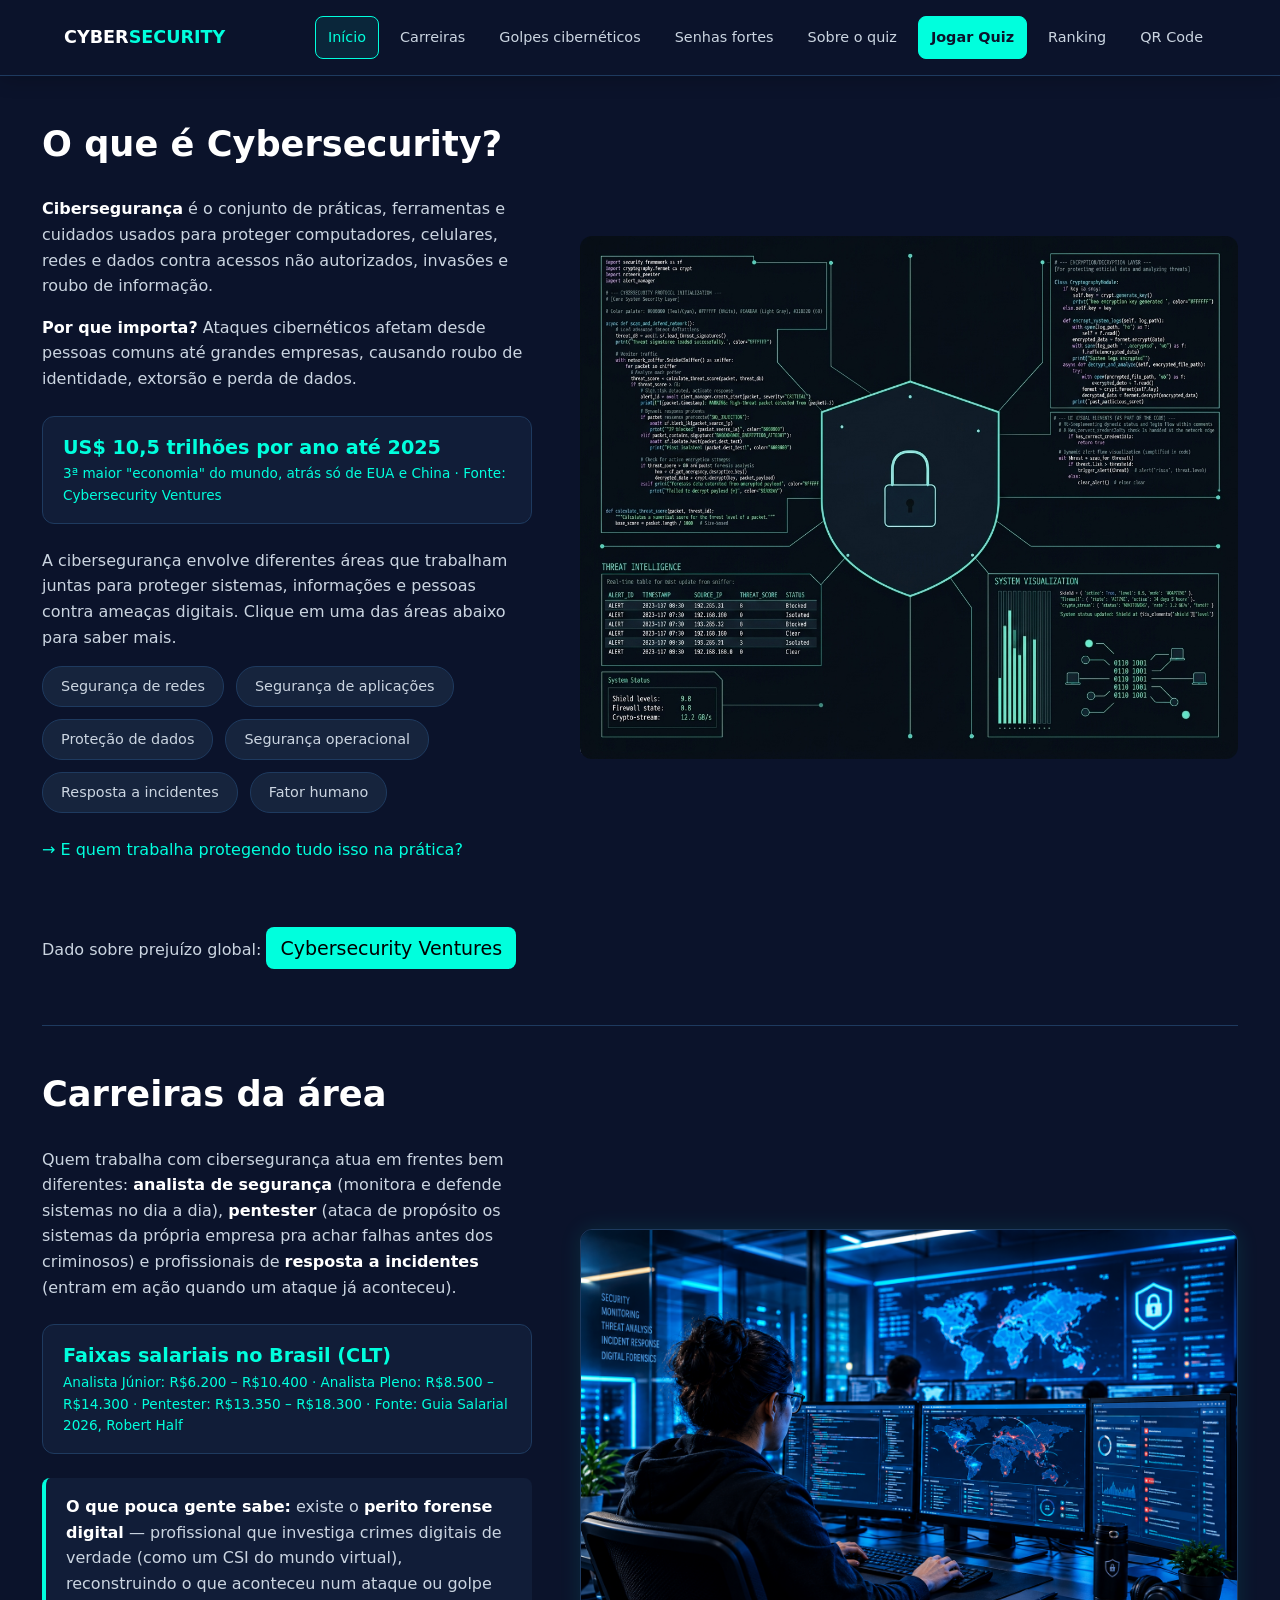
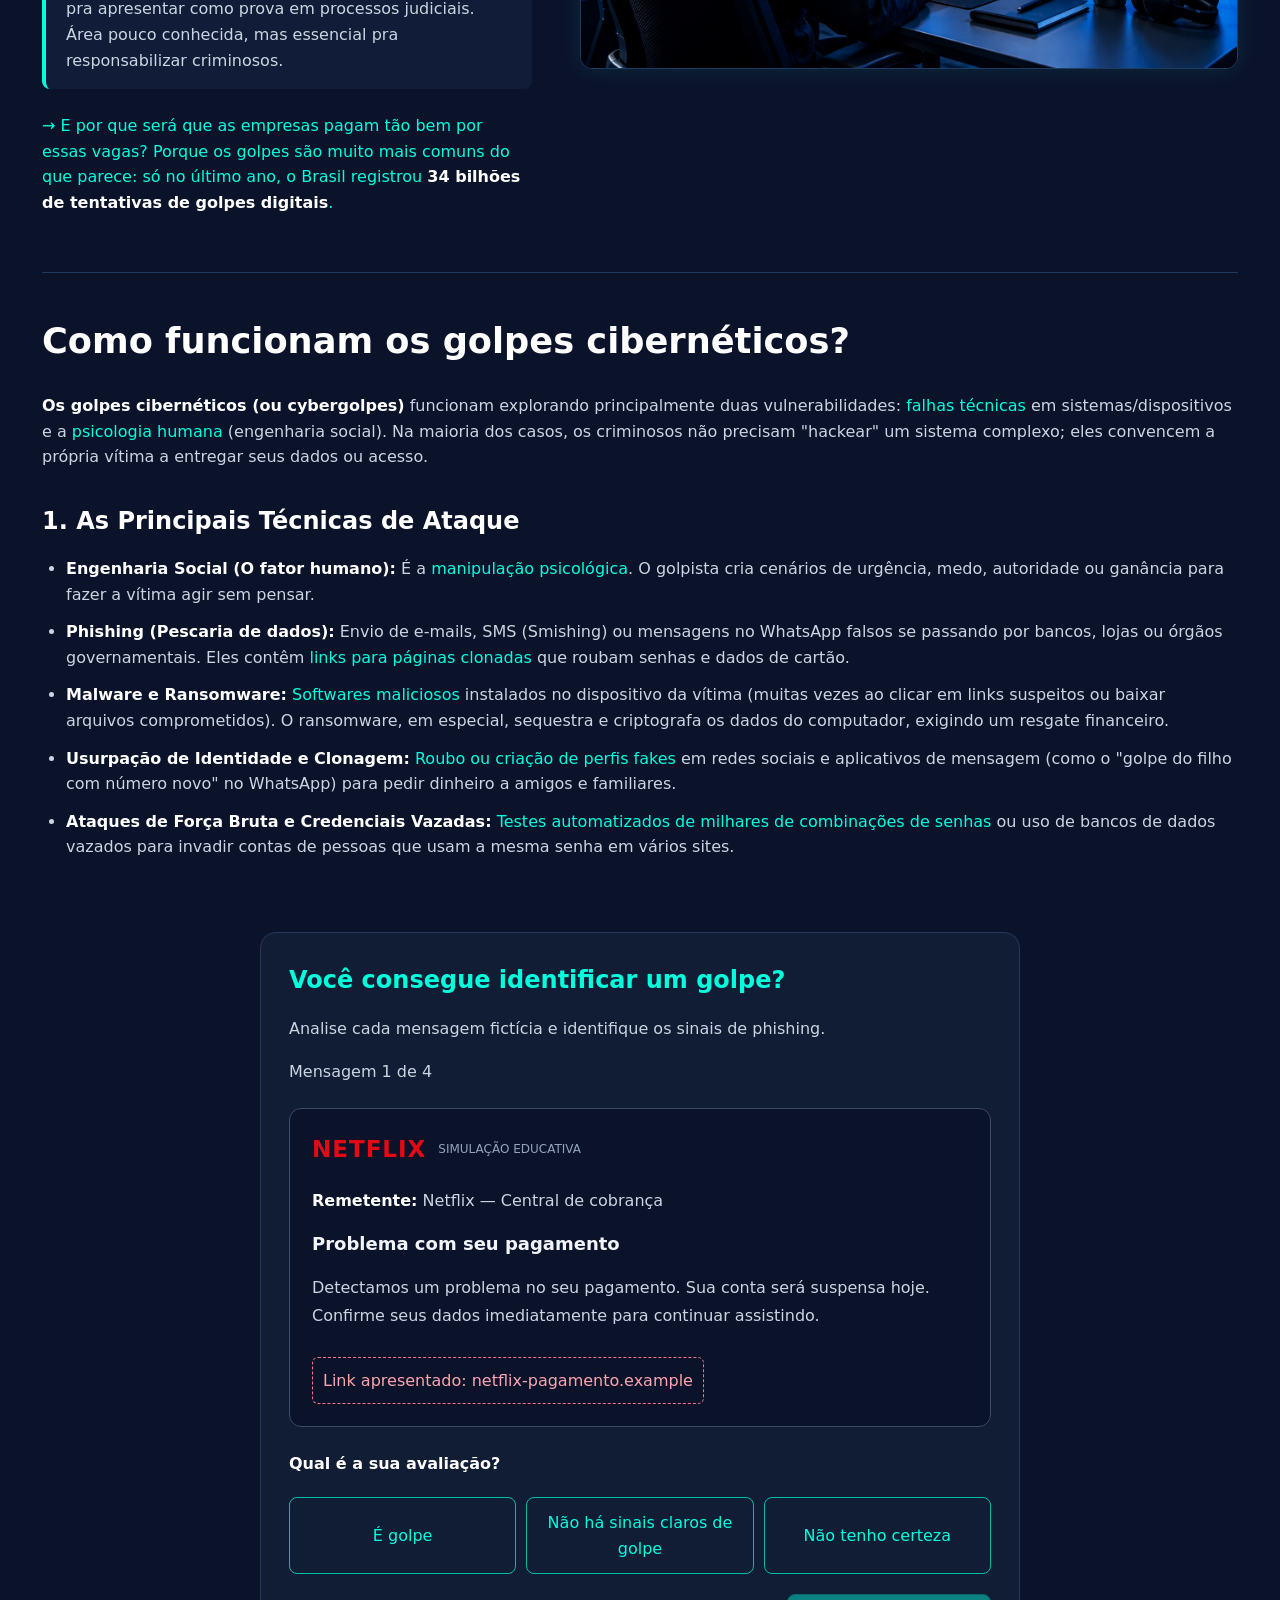
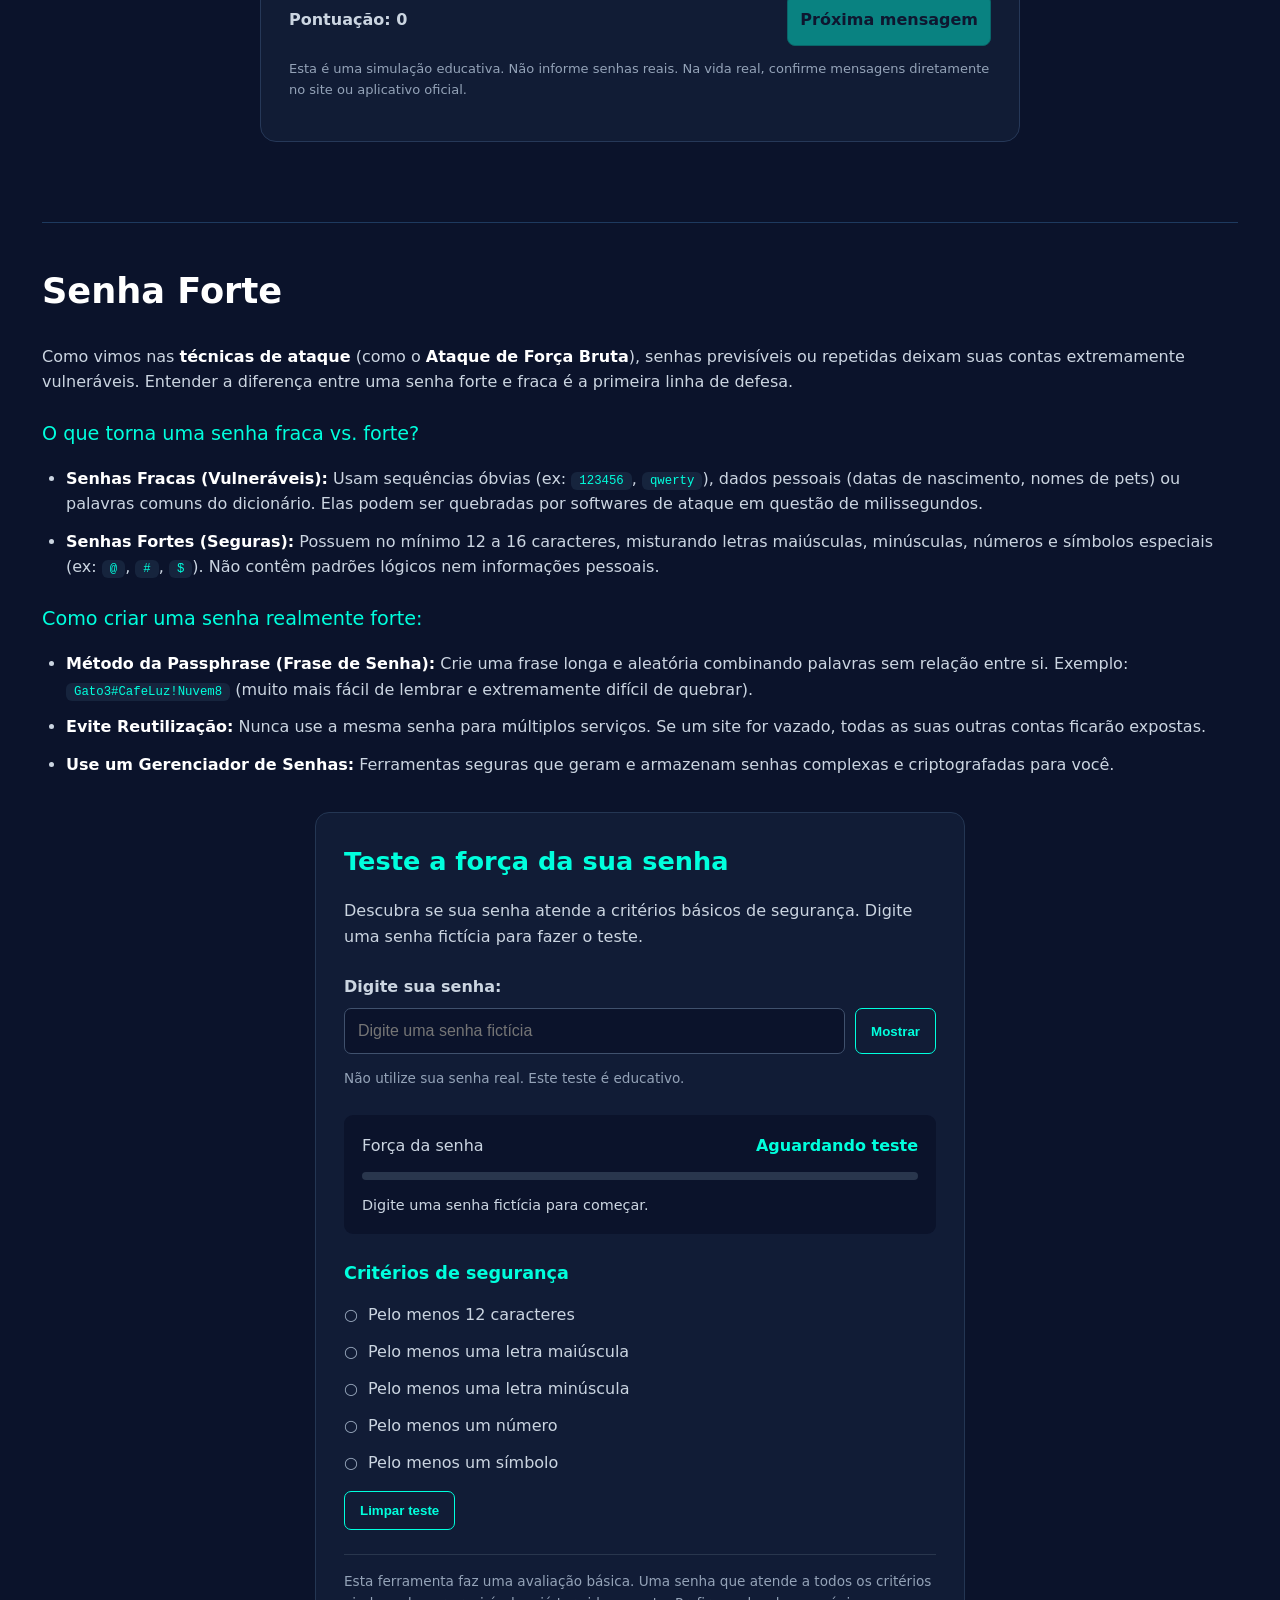
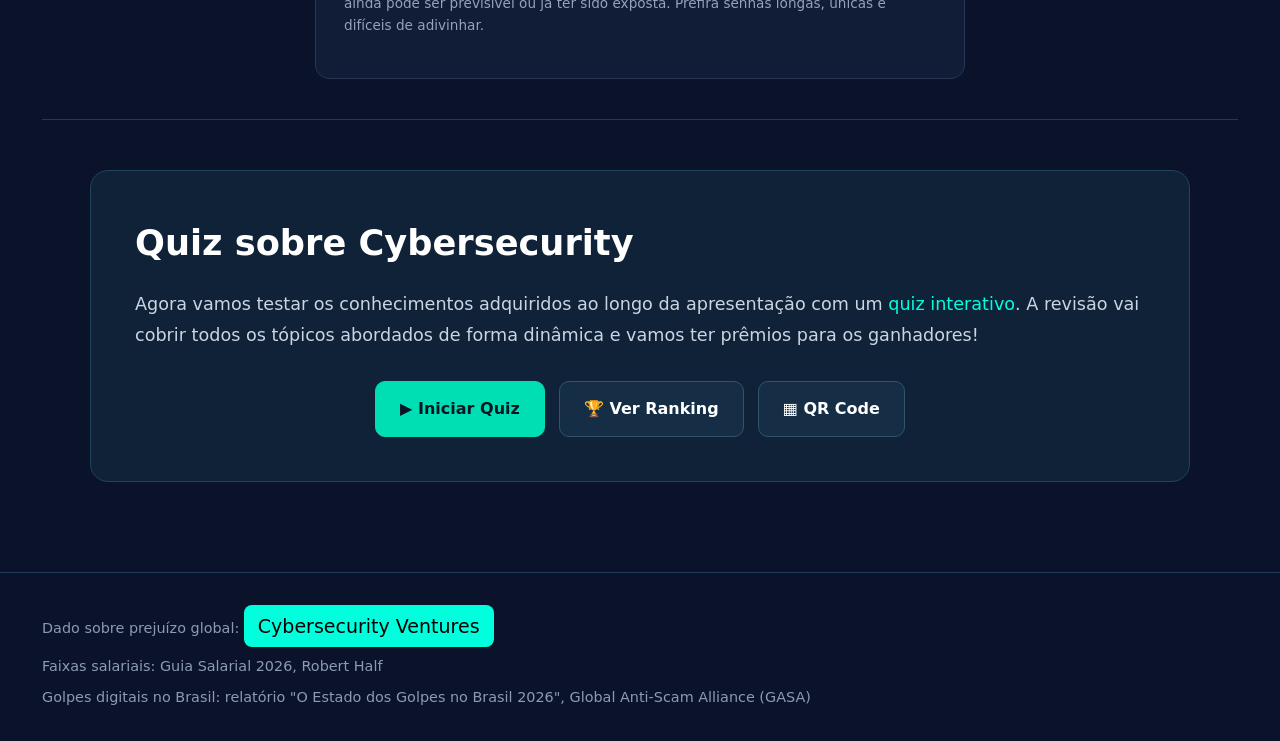
==== commit 328aa4d2: "Atualiza site Cyber Seguranca" ====
--- a/cyber.html
+++ b/cyber.html
@@ -9,332 +9,469 @@
 </head>
 <body>
 
-    <main class="cybersecuriti">
-
-
-        <div class="bloco">
-            <img
-                src="Gemini_Generated_Image_8une9p8une9p8une.jpg"
-                alt="Ilustração de um escudo digital com um cadeado e trechos de código de programação ao redor, representando proteção cibernética"
-                class="ilustracao"
-                width="1148"
-                height="912"
-            >
-
-            <section id="definicao">
-                <h1>O que é Cybersecurity?</h1>
-
-                <p>
-                    <strong>Cibersegurança</strong> é o conjunto de práticas, ferramentas e cuidados usados
-                    para proteger computadores, celulares, redes e dados contra acessos não autorizados,
-                    invasões e roubo de informação.
-                </p>
-
-                <p>
-                    <strong>Por que importa?</strong> Ataques cibernéticos afetam desde pessoas comuns até
-                    grandes empresas, causando roubo de identidade, extorsão e perda de dados.
-                </p>
-
-                <div class="estatistica" id="def02">
-                    <div>
-                        <p class="valor">US$ 10,5 trilhões por ano até 2025</p>
-                        <p class="fonte">3ª maior "economia" do mundo, atrás só de EUA e China · Fonte: Cybersecurity Ventures</p>
-                    </div>
-                </div>
-
-<p class="introducao-tags">
-    A cibersegurança envolve diferentes áreas que trabalham juntas
-    para proteger sistemas, informações e pessoas contra ameaças digitais.
-    Clique em uma das áreas abaixo para saber mais.
-</p>
-
-<ul class="tags">
-    <li tabindex="0" role="button" aria-expanded="false"
-        data-info="Protege redes e conexões contra invasões, acessos não autorizados e atividades maliciosas.">
-        Segurança de redes
-    </li>
-
-    <li tabindex="0" role="button" aria-expanded="false"
-        data-info="Busca identificar e corrigir vulnerabilidades em sites, sistemas e aplicativos.">
-        Segurança de aplicações
-    </li>
-
-    <li tabindex="0" role="button" aria-expanded="false"
-        data-info="Protege informações contra roubo, vazamento, alteração ou acesso por pessoas não autorizadas.">
-        Proteção de dados
-    </li>
-
-    <li tabindex="0" role="button" aria-expanded="false"
-        data-info="Protege os processos, equipamentos e recursos essenciais para o funcionamento de uma organização.">
-        Segurança operacional
-    </li>
-
-    <li tabindex="0" role="button" aria-expanded="false"
-        data-info="Envolve identificar, conter e investigar incidentes de segurança para reduzir danos e evitar novas ocorrências.">
-        Resposta a incidentes
-    </li>
-
-    <li tabindex="0" role="button" aria-expanded="false"
-        data-info="Ajuda as pessoas a reconhecer golpes, criar hábitos digitais seguros e evitar comportamentos de risco.">
-        Fator humano
-    </li>
-</ul>
-
-                <p class="gancho">→ E quem trabalha protegendo tudo isso na prática?</p>
-            </section>
-        </div>
-
-        <div class="cybersecurity__links">
-            <div class="sub__titulo__botao">
-                <p>Dado sobre prejuízo global:
-                    <a class="botao" href="https://cybersecurityventures.com/annual-cybercrime-report-2019/" target="_blank" rel="noopener">Cybersecurity Ventures</a>
-                </p>
-            </div>
-        </div>
-
-        <hr>
-
-        <!-- CARREIRAS + ARTE -->
-        <div class="bloco">
-            <img
-                class="img-codigo"
-                src="cyber2.0.png"
-                alt="Profissional trabalhando com cibersegurança diante de monitores"
-            >
-
-            <section id="carreiras">
-                <h1>Carreiras da área</h1>
-                <p>
-                    Quem trabalha com cibersegurança atua em frentes bem diferentes:
-                    <strong>analista de segurança</strong> (monitora e defende sistemas no dia a dia),
-                    <strong>pentester</strong> (ataca de propósito os sistemas da própria empresa pra
-                    achar falhas antes dos criminosos) e profissionais de
-                    <strong>resposta a incidentes</strong> (entram em ação quando um ataque já aconteceu).
-                </p>
-
-                <div class="estatistica">
-                    <div>
-                        <p class="valor">Faixas salariais no Brasil (CLT)</p>
-                        <p class="fonte">
-                            Analista Júnior: R$6.200 – R$10.400 · Analista Pleno: R$8.500 – R$14.300 ·
-                            Pentester: R$13.350 – R$18.300 · Fonte: Guia Salarial 2026, Robert Half
-                        </p>
-                    </div>
-                </div>
-
-                <div class="destaque">
-                    <p>
-                        <strong>O que pouca gente sabe:</strong> existe o <strong>perito forense digital</strong>
-                        — profissional que investiga crimes digitais de verdade (como um CSI do mundo virtual),
-                        reconstruindo o que aconteceu num ataque ou golpe pra apresentar como prova em processos
-                        judiciais. Área pouco conhecida, mas essencial pra responsabilizar criminosos.
+<main class="cybersecuriti">
+
+    <!-- INTRODUÇÃO -->
+    <div class="bloco">
+        <img
+            src="Gemini_Generated_Image_8une9p8une9p8une.jpg"
+            alt="Ilustração de um escudo digital com cadeado e código de programação"
+            class="ilustracao"
+            width="1148"
+            height="912"
+        >
+
+        <section id="definicao">
+            <h1>O que é Cybersecurity?</h1>
+
+            <p>
+                <strong>Cibersegurança</strong> é o conjunto de práticas,
+                ferramentas e cuidados usados para proteger computadores,
+                celulares, redes e dados contra acessos não autorizados,
+                invasões e roubo de informação.
+            </p>
+
+            <p>
+                <strong>Por que importa?</strong> Ataques cibernéticos afetam
+                desde pessoas comuns até grandes empresas, causando roubo
+                de identidade, extorsão e perda de dados.
+            </p>
+
+            <div class="estatistica" id="def02">
+                <div>
+                    <p class="valor">US$ 10,5 trilhões por ano até 2025</p>
+                    <p class="fonte">
+                        3ª maior "economia" do mundo, atrás só de EUA e China
+                        · Fonte: Cybersecurity Ventures
                     </p>
                 </div>
-
-                <p class="gancho">
-                    → E por que será que as empresas pagam tão bem por essas vagas? Porque os golpes são
-                    muito mais comuns do que parece: só no último ano, o Brasil registrou
-                    <strong>34 bilhões de tentativas de golpes digitais</strong>.
+            </div>
+
+            <p class="introducao-tags">
+                A cibersegurança envolve diferentes áreas que trabalham
+                juntas para proteger sistemas, informações e pessoas
+                contra ameaças digitais. Clique em uma das áreas abaixo
+                para saber mais.
+            </p>
+
+            <ul class="tags">
+                <li tabindex="0" role="button" aria-expanded="false"
+                    data-info="Protege redes e conexões contra invasões, acessos não autorizados e atividades maliciosas.">
+                    Segurança de redes
+                </li>
+
+                <li tabindex="0" role="button" aria-expanded="false"
+                    data-info="Busca identificar e corrigir vulnerabilidades em sites, sistemas e aplicativos.">
+                    Segurança de aplicações
+                </li>
+
+                <li tabindex="0" role="button" aria-expanded="false"
+                    data-info="Protege informações contra roubo, vazamento, alteração ou acesso por pessoas não autorizadas.">
+                    Proteção de dados
+                </li>
+
+                <li tabindex="0" role="button" aria-expanded="false"
+                    data-info="Protege os processos, equipamentos e recursos essenciais para o funcionamento de uma organização.">
+                    Segurança operacional
+                </li>
+
+                <li tabindex="0" role="button" aria-expanded="false"
+                    data-info="Envolve identificar, conter e investigar incidentes de segurança para reduzir danos e evitar novas ocorrências.">
+                    Resposta a incidentes
+                </li>
+
+                <li tabindex="0" role="button" aria-expanded="false"
+                    data-info="Ajuda as pessoas a reconhecer golpes, criar hábitos digitais seguros e evitar comportamentos de risco.">
+                    Fator humano
+                </li>
+            </ul>
+
+            <p class="gancho">
+                → E quem trabalha protegendo tudo isso na prática?
+            </p>
+        </section>
+    </div>
+
+    <div class="cybersecurity__links">
+        <div class="sub__titulo__botao">
+            <p>
+                Dado sobre prejuízo global:
+                <a
+                    class="botao"
+                    href="https://cybersecurityventures.com/annual-cybercrime-report-2019/"
+                    target="_blank"
+                    rel="noopener"
+                >
+                    Cybersecurity Ventures
+                </a>
+            </p>
+        </div>
+    </div>
+
+    <hr>
+
+    <!-- CARREIRAS -->
+    <div class="bloco">
+        <img
+            class="img-codigo"
+            src="cyber2.0.png"
+            alt="Profissional trabalhando com cibersegurança diante de monitores"
+        >
+
+        <section id="carreiras">
+            <h1>Carreiras da área</h1>
+
+            <p>
+                Quem trabalha com cibersegurança atua em frentes bem
+                diferentes: <strong>analista de segurança</strong>
+                (monitora e defende sistemas no dia a dia),
+                <strong>pentester</strong> (ataca de propósito os sistemas
+                da própria empresa pra achar falhas antes dos criminosos)
+                e profissionais de <strong>resposta a incidentes</strong>
+                (entram em ação quando um ataque já aconteceu).
+            </p>
+
+            <div class="estatistica">
+                <div>
+                    <p class="valor">Faixas salariais no Brasil (CLT)</p>
+                    <p class="fonte">
+                        Analista Júnior: R$6.200 – R$10.400 ·
+                        Analista Pleno: R$8.500 – R$14.300 ·
+                        Pentester: R$13.350 – R$18.300 ·
+                        Fonte: Guia Salarial 2026, Robert Half
+                    </p>
+                </div>
+            </div>
+
+            <div class="destaque">
+                <p>
+                    <strong>O que pouca gente sabe:</strong> existe o
+                    <strong>perito forense digital</strong> — profissional
+                    que investiga crimes digitais de verdade (como um CSI
+                    do mundo virtual), reconstruindo o que aconteceu num
+                    ataque ou golpe pra apresentar como prova em processos
+                    judiciais. Área pouco conhecida, mas essencial pra
+                    responsabilizar criminosos.
                 </p>
-            </section>
+            </div>
+
+            <p class="gancho">
+                → E por que será que as empresas pagam tão bem por essas
+                vagas? Porque os golpes são muito mais comuns do que
+                parece: só no último ano, o Brasil registrou
+                <strong>34 bilhões de tentativas de golpes digitais</strong>.
+            </p>
+        </section>
+    </div>
+
+    <hr>
+
+    <!-- GOLPES CIBERNÉTICOS -->
+    <section id="golpes">
+        <h1>Como funcionam os golpes cibernéticos?</h1>
+
+        <p>
+            <strong>Os golpes cibernéticos (ou cybergolpes)</strong>
+            funcionam explorando principalmente duas vulnerabilidades:
+            <strong class="gancho">falhas técnicas</strong> em
+            sistemas/dispositivos e a
+            <strong class="gancho">psicologia humana</strong>
+            (engenharia social). Na maioria dos casos, os criminosos
+            não precisam "hackear" um sistema complexo; eles convencem
+            a própria vítima a entregar seus dados ou acesso.
+        </p>
+
+        <h2>1. As Principais Técnicas de Ataque</h2>
+
+        <ul>
+            <li>
+                <strong>Engenharia Social (O fator humano):</strong>
+                É a <strong class="gancho">manipulação psicológica</strong>.
+                O golpista cria cenários de urgência, medo, autoridade
+                ou ganância para fazer a vítima agir sem pensar.
+            </li>
+
+            <li>
+                <strong>Phishing (Pescaria de dados):</strong>
+                Envio de e-mails, SMS (Smishing) ou mensagens no WhatsApp
+                falsos se passando por bancos, lojas ou órgãos
+                governamentais. Eles contêm
+                <strong class="gancho">links para páginas clonadas</strong>
+                que roubam senhas e dados de cartão.
+            </li>
+
+            <li>
+                <strong>Malware e Ransomware:</strong>
+                <strong class="gancho">Softwares maliciosos</strong>
+                instalados no dispositivo da vítima (muitas vezes ao
+                clicar em links suspeitos ou baixar arquivos
+                comprometidos). O ransomware, em especial, sequestra
+                e criptografa os dados do computador, exigindo um
+                resgate financeiro.
+            </li>
+
+            <li>
+                <strong>Usurpação de Identidade e Clonagem:</strong>
+                <strong class="gancho">Roubo ou criação de perfis fakes</strong>
+                em redes sociais e aplicativos de mensagem (como o
+                "golpe do filho com número novo" no WhatsApp) para
+                pedir dinheiro a amigos e familiares.
+            </li>
+
+            <li>
+                <strong>Ataques de Força Bruta e Credenciais Vazadas:</strong>
+                <strong class="gancho">
+                    Testes automatizados de milhares de combinações de senhas
+                </strong>
+                ou uso de bancos de dados vazados para invadir contas
+                de pessoas que usam a mesma senha em vários sites.
+            </li>
+        </ul>
+    </section>
+
+    <!-- SIMULADOR DE PHISHING -->
+    <section id="simulacao-phishing">
+        <div id="demonstracao-phishing"></div>
+    </section>
+
+    <hr>
+
+    <!-- SENHAS FORTES -->
+    <section id="senha-forte">
+        <h1>Senha Forte</h1>
+
+        <p>
+            Como vimos nas <strong>técnicas de ataque</strong>
+            (como o <strong>Ataque de Força Bruta</strong>),
+            senhas previsíveis ou repetidas deixam suas contas
+            extremamente vulneráveis. Entender a diferença entre
+            uma senha forte e fraca é a primeira linha de defesa.
+        </p>
+
+        <h3 class="gancho">
+            O que torna uma senha fraca vs. forte?
+        </h3>
+
+        <ul>
+            <li>
+                <strong>Senhas Fracas (Vulneráveis):</strong>
+                Usam sequências óbvias (ex:
+                <code>123456</code>, <code>qwerty</code>),
+                dados pessoais (datas de nascimento, nomes de pets)
+                ou palavras comuns do dicionário. Elas podem ser
+                quebradas por softwares de ataque em questão de
+                milissegundos.
+            </li>
+
+            <li>
+                <strong>Senhas Fortes (Seguras):</strong>
+                Possuem no mínimo 12 a 16 caracteres, misturando
+                letras maiúsculas, minúsculas, números e símbolos
+                especiais (ex: <code>@</code>, <code>#</code>,
+                <code>$</code>). Não contêm padrões lógicos nem
+                informações pessoais.
+            </li>
+        </ul>
+
+        <h3 class="gancho">
+            Como criar uma senha realmente forte:
+        </h3>
+
+        <ul>
+            <li>
+                <strong>Método da Passphrase (Frase de Senha):</strong>
+                Crie uma frase longa e aleatória combinando palavras
+                sem relação entre si. Exemplo:
+                <code>Gato3#CafeLuz!Nuvem8</code>
+                (muito mais fácil de lembrar e extremamente difícil
+                de quebrar).
+            </li>
+
+            <li>
+                <strong>Evite Reutilização:</strong>
+                Nunca use a mesma senha para múltiplos serviços.
+                Se um site for vazado, todas as suas outras contas
+                ficarão expostas.
+            </li>
+
+            <li>
+                <strong>Use um Gerenciador de Senhas:</strong>
+                Ferramentas seguras que geram e armazenam senhas
+                complexas e criptografadas para você.
+            </li>
+        </ul>
+
+        <!-- VERIFICADOR DE SENHAS -->
+        <div class="verificador-senha">
+
+            <h2>Teste a força da sua senha</h2>
+
+            <p class="descricao-senha">
+                Descubra se sua senha atende a critérios básicos
+                de segurança. Digite uma senha fictícia para
+                fazer o teste.
+            </p>
+
+            <label for="senha-teste">
+                Digite sua senha:
+            </label>
+
+            <div class="campo-senha">
+                <input
+                    type="password"
+                    id="senha-teste"
+                    placeholder="Digite uma senha fictícia"
+                    autocomplete="off"
+                    spellcheck="false"
+                    aria-describedby="aviso-senha"
+                >
+
+                <button
+                    type="button"
+                    id="mostrar-senha"
+                    aria-pressed="false"
+                >
+                    Mostrar
+                </button>
+            </div>
+
+            <p id="aviso-senha" class="aviso-senha">
+                Não utilize sua senha real. Este teste é educativo.
+            </p>
+
+            <div class="resultado-senha" aria-live="polite">
+                <div class="topo-resultado">
+                    <span>Força da senha</span>
+                    <strong id="nivel-senha">
+                        Aguardando teste
+                    </strong>
+                </div>
+
+                <div
+                    class="barra-senha"
+                    role="progressbar"
+                    aria-label="Critérios de segurança atendidos"
+                    aria-valuemin="0"
+                    aria-valuemax="5"
+                    aria-valuenow="0"
+                    id="progresso-senha"
+                >
+                    <div id="preenchimento-senha"></div>
+                </div>
+
+                <p id="mensagem-senha">
+                    Digite uma senha fictícia para começar.
+                </p>
+            </div>
+
+            <div class="criterios-senha">
+                <h3>Critérios de segurança</h3>
+
+                <ul>
+                    <li id="criterio-tamanho">
+                        <span aria-hidden="true">○</span>
+                        Pelo menos 12 caracteres
+                    </li>
+
+                    <li id="criterio-maiuscula">
+                        <span aria-hidden="true">○</span>
+                        Pelo menos uma letra maiúscula
+                    </li>
+
+                    <li id="criterio-minuscula">
+                        <span aria-hidden="true">○</span>
+                        Pelo menos uma letra minúscula
+                    </li>
+
+                    <li id="criterio-numero">
+                        <span aria-hidden="true">○</span>
+                        Pelo menos um número
+                    </li>
+
+                    <li id="criterio-simbolo">
+                        <span aria-hidden="true">○</span>
+                        Pelo menos um símbolo
+                    </li>
+                </ul>
+            </div>
+
+            <button
+                type="button"
+                id="limpar-senha"
+                class="limpar-senha"
+            >
+                Limpar teste
+            </button>
+
+            <p class="nota-senha">
+                Esta ferramenta faz uma avaliação básica.
+                Uma senha que atende a todos os critérios ainda
+                pode ser previsível ou já ter sido exposta.
+                Prefira senhas longas, únicas e difíceis de adivinhar.
+            </p>
+
         </div>
-
-        <hr>
-
-        <!-- GOLPES -->
-        <section id="golpes">
-            <h1>Como funcionam os golpes cibernéticos?</h1>
-            <p>
-                <strong>Os golpes cibernéticos (ou cybergolpes)</strong> funcionam explorando principalmente duas vulnerabilidades:
-                <strong class="gancho">falhas técnicas</strong> em sistemas/dispositivos e a
-                <strong class="gancho">psicologia humana</strong> (engenharia social). Na maioria dos casos, os criminosos
-                não precisam "hackear" um sistema complexo; eles convencem a própria vítima a entregar seus dados ou acesso.
-            </p>
-
-            <h2>1. As Principais Técnicas de Ataque</h2>
-            <ul>
-                <li>
-                    <strong>Engenharia Social (O fator humano):</strong>
-                    É a <strong class="gancho">manipulação psicológica</strong>. O golpista cria cenários de urgência, medo, autoridade ou ganância para fazer a vítima agir sem pensar.
-                </li>
-                <li>
-                    <strong>Phishing (Pescaria de dados):</strong>
-                    Envio de e-mails, SMS (Smishing) ou mensagens no WhatsApp falsos se passando por bancos, lojas ou órgãos governamentais. Eles contêm <strong class="gancho">links para páginas clonadas</strong> que roubam senhas e dados de cartão.
-                </li>
-                <li>
-                    <strong>Malware e Ransomware:</strong>
-                    <strong class="gancho">Softwares maliciosos</strong> instalados no dispositivo da vítima (muitas vezes ao clicar em links suspeitos ou baixar arquivos comprometidos). O ransomware, em especial, sequestra e criptografa os dados do computador, exigindo um resgate financeiro.
-                </li>
-                <li>
-                    <strong>Usurpação de Identidade e Clonagem:</strong>
-                    <strong class="gancho">Roubo ou criação de perfis fakes</strong> em redes sociais e aplicativos de mensagem (como o "golpe do filho com número novo" no WhatsApp) para pedir dinheiro a amigos e familiares.
-                </li>
-                <li>
-                    <strong>Ataques de Força Bruta e Credenciais Vazadas:</strong>
-                    <strong class="gancho">Testes automatizados de milhares de combinações de senhas</strong> ou uso de bancos de dados vazados para invadir contas de pessoas que usam a mesma senha em vários sites.
-                </li>
-            </ul>
-        </section>
-        <section id="simulacao-phishing">
-    <div id="demonstracao-phishing"></div>
-</section>
-
-        <hr>
-
-        <!-- SENHA FORTE -->
-        <section id="senha-forte">
-            <h1>Senha Forte</h1>
-            <p>
-                Como vimos nas <strong>técnicas de ataque</strong> (como o <strong>Ataque de Força Bruta</strong>), senhas previsíveis ou repetidas deixam suas contas extremamente vulneráveis. Entender a diferença entre uma senha forte e fraca é a primeira linha de defesa.
-            </p>
-
-            <h3 class="gancho">O que torna uma senha fraca vs. forte?</h3>
-            <ul>
-                <li>
-                    <strong>Senhas Fracas (Vulneráveis):</strong>
-                    Usam sequências óbvias (ex: <code>123456</code>, <code>qwerty</code>), dados pessoais (datas de nascimento, nomes de pets) ou palavras comuns do dicionário. Elas podem ser quebradas por softwares de ataque em questão de milissegundos.
-                </li>
-                <li>
-                    <strong>Senhas Fortes (Seguras):</strong>
-                    Possuem no mínimo 12 a 16 caracteres, misturando letras maiúsculas, minúsculas, números e símbolos especiais (ex: <code>@</code>, <code>#</code>, <code>$</code>). Não contêm padrões lógicos nem informações pessoais.
-                </li>
-            </ul>
-
-            <h3 class="gancho">Como criar uma senha realmente forte:</h3>
-            <ul>
-                <li>
-                    <strong>Método da Passphrase (Frase de Senha):</strong>
-                    Crie uma frase longa e aleatória combinando palavras sem relação entre si. Exemplo: <code>Gato3#CafeLuz!Nuvem8</code> (muito mais fácil de lembrar e extremamente difícil de quebrar).
-                </li>
-                <li>
-                    <strong>Evite Reutilização:</strong>
-                    Nunca use a mesma senha para múltiplos serviços. Se um site for vazado, todas as suas outras contas ficarão expostas.
-                </li>
-                <li>
-                    <strong>Use um Gerenciador de Senhas:</strong>
-                    Ferramentas seguras que geram e armazenam senhas complexas e criptografadas para você.
-                </li>
-            </ul>
-
-    <div class="verificador-senha">
-         <h2>Teste a força da sua senha</h2>
-
-    <p class="descricao-senha">
-        Descubra se sua senha atende a critérios básicos de segurança.
-        Digite uma senha fictícia para fazer o teste.
+    </section>
+
+    <hr>
+
+    <!-- QUIZ -->
+    <section id="quiz-final" class="secao-conteudo">
+
+        <h1>Quiz sobre Cybersecurity</h1>
+
+        <p>
+            Agora vamos testar os conhecimentos adquiridos ao longo
+            da apresentação com um
+            <strong class="gancho">quiz interativo</strong>.
+            A revisão vai cobrir todos os tópicos abordados de forma
+            dinâmica e vamos ter prêmios para os ganhadores!
+        </p>
+
+        <div class="chamada-quiz">
+            <a class="chamada-botao" href="quiz.html">
+                ▶ Iniciar Quiz
+            </a>
+
+            <a class="chamada-link" href="ranking.html">
+                🏆 Ver Ranking
+            </a>
+
+            <a class="chamada-link" href="qrcode.html">
+                ▦ QR Code
+            </a>
+        </div>
+
+    </section>
+
+</main>
+
+<!-- RODAPÉ -->
+<footer>
+    <p>
+        Dado sobre prejuízo global:
+        <a
+            class="botao2"
+            href="https://cybersecurityventures.com/annual-cybercrime-report-2019/"
+            target="_blank"
+            rel="noopener"
+        >
+            Cybersecurity Ventures
+        </a>
     </p>
 
-    <label for="senha-teste">Digite sua senha:</label>
-
-    <div class="campo-senha">
-        <input
-            type="password"
-            id="senha-teste"
-            placeholder="Digite uma senha fictícia"
-            autocomplete="off"
-            spellcheck="false"
-            aria-describedby="aviso-senha"
-        >
-
-        <button
-            type="button"
-            id="mostrar-senha"
-            aria-pressed="false"
-        >
-            Mostrar
-        </button>
-    </div>
-
-    <p id="aviso-senha" class="aviso-senha">
-        Não utilize sua senha real. Este teste é educativo.
+    <p>
+        Faixas salariais: Guia Salarial 2026, Robert Half
     </p>
 
-    <div class="resultado-senha" aria-live="polite">
-        <div class="topo-resultado">
-            <span>Força da senha</span>
-            <strong id="nivel-senha">Aguardando teste</strong>
-        </div>
-
-        <div
-            class="barra-senha"
-            role="progressbar"
-            aria-label="Critérios de segurança atendidos"
-            aria-valuemin="0"
-            aria-valuemax="5"
-            aria-valuenow="0"
-            id="progresso-senha"
-        >
-            <div id="preenchimento-senha"></div>
-        </div>
-
-        <p id="mensagem-senha">
-            Digite uma senha fictícia para começar.
-        </p>
-    </div>
-
-    <div class="criterios-senha">
-        <h3>Critérios de segurança</h3>
-
-        <ul>
-            <li id="criterio-tamanho">
-                <span aria-hidden="true">○</span>
-                Pelo menos 12 caracteres
-            </li>
-
-            <li id="criterio-maiuscula">
-                <span aria-hidden="true">○</span>
-                Pelo menos uma letra maiúscula
-            </li>
-
-            <li id="criterio-minuscula">
-                <span aria-hidden="true">○</span>
-                Pelo menos uma letra minúscula
-            </li>
-
-            <li id="criterio-numero">
-                <span aria-hidden="true">○</span>
-                Pelo menos um número
-            </li>
-
-            <li id="criterio-simbolo">
-                <span aria-hidden="true">○</span>
-                Pelo menos um símbolo
-            </li>
-        </ul>
-    </div>
-
-    <button type="button" id="limpar-senha" class="limpar-senha">
-        Limpar teste
-    </button>
-
-    <p class="nota-senha">
-        Esta ferramenta faz uma avaliação básica. Uma senha que atende
-        a todos os critérios ainda pode ser previsível ou já ter sido
-        exposta. Prefira senhas longas, únicas e difíceis de adivinhar.
-     </p>
-    </div>
-        </section>
-
-        <hr>
-
-        <!-- QUIZ -->
-        <section id="quiz-final" class="secao-conteudo">
-            <h1>Quiz sobre Cybersecurity</h1>
-            <p>
-                Agora vamos testar os conhecimentos adquiridos ao longo da apresentação com um
-                <strong class="gancho">quiz interativo</strong>.
-                A revisão vai cobrir todos os tópicos abordados de forma dinâmica e vamos ter prêmios para os ganhadores!
-            </p>
-        </section>
-
-    </main>
-
-    <footer>
-        <p>Dado sobre prejuízo global: <a class="botao2" href="https://cybersecurityventures.com/annual-cybercrime-report-2019/" target="_blank" rel="noopener">Cybersecurity Ventures</a></p>
-        <p>Faixas salariais: Guia Salarial 2026, Robert Half</p>
-        <p>Golpes digitais no Brasil: relatório "O Estado dos Golpes no Brasil 2026", Global Anti-Scam Alliance (GASA)</p>
-    </footer>
-
-    <script src="script.js"></script>
+    <p>
+        Golpes digitais no Brasil: relatório
+        "O Estado dos Golpes no Brasil 2026",
+        Global Anti-Scam Alliance (GASA)
+    </p>
+</footer>
+
+<script src="script.js"></script>
+
 </body>
-</html>+</html>
--- a/style.css
+++ b/style.css
@@ -1,275 +1,299 @@
+
+/* =========================================
+   CYBER SEGURANÇA - ESTILO PRINCIPAL
+   ========================================= */
 
 * {
-  box-sizing: border-box;
+    box-sizing: border-box;
 }
 
 body {
-  background-color: #0b132b;
-  color: #cbd5e1;
-  font-family: Inter, Roboto, system-ui, sans-serif;
-  line-height: 1.6;
-  margin: 0;
-  min-height: 100vh;
+    background-color: #0b132b;
+    color: #cbd5e1;
+    font-family: Inter, Roboto, system-ui, sans-serif;
+    line-height: 1.6;
+    margin: 0;
+    min-height: 100vh;
 }
 
 .cybersecuriti {
-  max-width: 1600px;
-  margin: 0 auto;
-  padding: 40px 42px;
+    max-width: 1600px;
+    margin: 0 auto;
+    padding: 40px 42px;
 }
 
 section {
-  margin-bottom: 32px;
+    margin-bottom: 32px;
 }
 
 strong {
-  color: #ffffff;
+    color: #ffffff;
 }
 
 a {
-  color: #00ffdd;
+    color: #00ffdd;
 }
 
 h1 {
-  color: #ffffff;
-  font-size: 2.2rem;
-  margin: 0 0 24px;
+    color: #ffffff;
+    font-size: 2.2rem;
+    margin: 0 0 24px;
 }
 
 h2 {
-  color: #ffffff;
-  font-size: 1.5rem;
-  margin: 32px 0 16px;
+    color: #ffffff;
+    font-size: 1.5rem;
+    margin: 32px 0 16px;
 }
 
 h3 {
-  font-size: 1.2rem;
-  margin: 24px 0 12px;
+    font-size: 1.2rem;
+    margin: 24px 0 12px;
 }
 
 ul {
-  padding-left: 24px;
+    padding-left: 24px;
 }
 
 li {
-  margin-bottom: 12px;
+    margin-bottom: 12px;
 }
 
 code {
-  background-color: #16243d;
-  color: #00ffdd;
-  padding: 2px 8px;
-  border-radius: 6px;
-  font-size: 0.95em;
+    background-color: #16243d;
+    color: #00ffdd;
+    padding: 2px 8px;
+    border-radius: 6px;
+    font-size: 0.95em;
 }
 
 hr {
-  border: none;
-  border-top: 1px solid #1e3a5f;
-  margin: 40px 0;
+    border: none;
+    border-top: 1px solid #1e3a5f;
+    margin: 40px 0;
 }
 
 img {
-  max-width: 100%;
-  height: auto;
-}
-
-/* ===== BLOCOS COM IMAGENS ===== */
+    max-width: 100%;
+    height: auto;
+}
+
+/* =========================================
+   BLOCOS COM IMAGENS
+   ========================================= */
 
 .bloco {
-  display: flex;
-  flex-direction: row-reverse;
-  align-items: center;
-  gap: 48px;
-  margin-bottom: 32px;
+    display: flex;
+    flex-direction: row-reverse;
+    align-items: center;
+    gap: 48px;
+    margin-bottom: 32px;
 }
 
 .bloco section {
-  flex: 1;
-  min-width: 0;
-  margin-bottom: 0;
+    flex: 1;
+    min-width: 0;
+    margin-bottom: 0;
 }
 
 .ilustracao,
 .img-codigo {
-  flex: 0 0 55%;
-  width: 55%;
-  max-width: 55%;
-  height: auto;
-  border-radius: 12px;
-}
-
-/* ===== IMAGEM DA ÁREA DE CARREIRAS ===== */
+    flex: 0 0 55%;
+    width: 55%;
+    max-width: 55%;
+    height: auto;
+    border-radius: 12px;
+}
 
 .bloco .img-codigo {
-  display: block;
-  object-fit: contain;
-  border: 1px solid #1e3a5f;
-  box-shadow: 0 0 22px rgba(0, 255, 221, 0.10);
-}
-
-/* ===== ESTATÍSTICAS ===== */
+    display: block;
+    object-fit: contain;
+    border: 1px solid #1e3a5f;
+    box-shadow: 0 0 22px rgba(0, 255, 221, 0.10);
+}
+
+/* =========================================
+   ESTATÍSTICAS
+   ========================================= */
 
 .estatistica {
-  background-color: #111d38;
-  border: 1px solid #1e3a5f;
-  border-radius: 12px;
-  padding: 16px 20px;
-  margin: 24px 0;
+    background-color: #111d38;
+    border: 1px solid #1e3a5f;
+    border-radius: 12px;
+    padding: 16px 20px;
+    margin: 24px 0;
 }
 
 .estatistica p {
-  margin: 0;
-  color: #00ffdd;
+    margin: 0;
+    color: #00ffdd;
 }
 
 .valor {
-  font-size: 1.2rem;
-  font-weight: 700;
-  color: #ffffff;
+    font-size: 1.2rem;
+    font-weight: 700;
+    color: #ffffff;
 }
 
 .fonte {
-  font-size: 0.85rem;
-  color: #8b9bb4;
-}
-
-/* ===== DESTAQUES ===== */
+    font-size: 0.85rem;
+    color: #8b9bb4;
+}
+
+/* =========================================
+   DESTAQUES
+   ========================================= */
 
 .destaque {
-  background-color: #111d38;
-  border-left: 4px solid #00ffdd;
-  border-radius: 8px;
-  padding: 16px 20px;
-  margin: 24px 0;
+    background-color: #111d38;
+    border-left: 4px solid #00ffdd;
+    border-radius: 8px;
+    padding: 16px 20px;
+    margin: 24px 0;
 }
 
 .destaque p {
-  margin: 0;
-}
-
-/* ===== TAGS ===== */
+    margin: 0;
+}
+
+/* =========================================
+   TAGS INTERATIVAS
+   ========================================= */
 
 .tags {
-  list-style: none;
-  padding: 0;
-  margin: 0 0 24px;
-  display: flex;
-  flex-wrap: wrap;
-  gap: 12px;
+    list-style: none;
+    padding: 0;
+    margin: 0 0 24px;
+    display: flex;
+    flex-wrap: wrap;
+    gap: 12px;
 }
 
 .tags li {
-  margin-bottom: 0;
-  padding: 8px 18px;
-  border: 1px solid #1e3a5f;
-  border-radius: 20px;
-  background-color: #16243d;
-  color: #cbd5e1;
-  font-size: 0.9rem;
-  white-space: nowrap;
-}
-
-/* ===== TEXTOS EM DESTAQUE ===== */
+    margin-bottom: 0;
+    padding: 8px 18px;
+    border: 1px solid #1e3a5f;
+    border-radius: 20px;
+    background-color: #16243d;
+    color: #cbd5e1;
+    font-size: 0.9rem;
+    white-space: nowrap;
+}
+
+/* =========================================
+   TEXTOS EM DESTAQUE
+   ========================================= */
 
 .gancho {
-  color: #00ffdd;
-  font-weight: 500;
-}
-
-/* ===== LINKS E BOTÕES ===== */
+    color: #00ffdd;
+    font-weight: 500;
+}
+
+/* =========================================
+   LINKS E BOTÕES
+   ========================================= */
 
 .cybersecurity__links {
-  display: flex;
+    display: flex;
 }
 
 .botao,
 .botao2 {
-  background-color: #00ffdd;
-  padding: 6px 14px;
-  border-radius: 8px;
-  color: #000000;
-  font-size: 19px;
-  text-decoration: none;
-  display: inline-block;
-  transition: background-color 0.2s ease;
+    background-color: #00ffdd;
+    padding: 6px 14px;
+    border-radius: 8px;
+    color: #000000;
+    font-size: 19px;
+    text-decoration: none;
+    display: inline-block;
+    transition: background-color 0.2s ease;
 }
 
 .botao:hover,
 .botao2:hover {
-  background-color: #00d9bd;
+    background-color: #00d9bd;
 }
 
 .botao:focus-visible,
 .botao2:focus-visible {
-  outline: 2px solid #ffffff;
-  outline-offset: 3px;
-}
-
-/* ===== RODAPÉ ===== */
+    outline: 2px solid #ffffff;
+    outline-offset: 3px;
+}
+
+/* =========================================
+   RODAPÉ
+   ========================================= */
 
 footer {
-  max-width: 1600px;
-  margin: 0 auto;
-  padding: 24px 42px;
-  border-top: 1px solid #1e3a5f;
-  font-size: 0.9rem;
-  color: #8b9bb4;
+    max-width: 1600px;
+    margin: 0 auto;
+    padding: 24px 42px;
+    border-top: 1px solid #1e3a5f;
+    font-size: 0.9rem;
+    color: #8b9bb4;
 }
 
 footer p {
-  margin: 8px 0;
-}
-
-/* ===== TABLETS E CELULARES ===== */
+    margin: 8px 0;
+}
+
+/* =========================================
+   RESPONSIVIDADE GERAL
+   ========================================= */
 
 @media (max-width: 800px) {
-  .cybersecuriti {
-    padding: 24px 16px;
-  }
-
-  h1 {
-    font-size: 1.7rem;
-  }
-
-  .bloco {
-    flex-direction: column;
-    align-items: stretch;
-    gap: 24px;
-  }
-
-  .bloco section {
-    width: 100%;
-  }
-
-  .ilustracao,
-  .img-codigo {
-    flex: none;
-    width: 100%;
-    max-width: 100%;
-  }
-
-  footer {
-    padding: 24px 16px;
-  }
-
-  .tags li {
-    white-space: normal;
-  }
-}
-
-/* ===== ACESSIBILIDADE ===== */
+
+    .cybersecuriti {
+        padding: 24px 16px;
+    }
+
+    h1 {
+        font-size: 1.7rem;
+    }
+
+    .bloco {
+        flex-direction: column;
+        align-items: stretch;
+        gap: 24px;
+    }
+
+    .bloco section {
+        width: 100%;
+    }
+
+    .ilustracao,
+    .img-codigo {
+        flex: none;
+        width: 100%;
+        max-width: 100%;
+    }
+
+    footer {
+        padding: 24px 16px;
+    }
+
+    .tags li {
+        white-space: normal;
+    }
+}
+
+/* =========================================
+   ACESSIBILIDADE
+   ========================================= */
 
 @media (prefers-reduced-motion: reduce) {
-  *,
-  *::before,
-  *::after {
-    scroll-behavior: auto;
-    transition: none;
-  }
-}
-
-/* ===== VERIFICADOR DE SENHAS ===== */
+
+    *,
+    *::before,
+    *::after {
+        scroll-behavior: auto;
+        transition: none;
+    }
+}
+
+/* =========================================
+   VERIFICADOR DE SENHAS
+   ========================================= */
 
 .verificador-senha {
     max-width: 650px;
@@ -431,7 +455,10 @@
     border-top: 1px solid #29364d;
 }
 
+/* RESPONSIVIDADE DO VERIFICADOR */
+
 @media (max-width: 480px) {
+
     .verificador-senha {
         padding: 19px;
         margin: 24px auto;
@@ -455,7 +482,9 @@
     }
 }
 
-/* ===== SIMULACAO DE PHISHING ===== */
+/* =========================================
+   SIMULAÇÃO DE PHISHING
+   ========================================= */
 
 #simulacao-phishing {
     width: 100%;
@@ -530,6 +559,10 @@
     overflow-wrap: anywhere;
 }
 
+.phishing-link-falso[hidden] {
+    display: none;
+}
+
 .phishing-opcoes {
     display: grid;
     grid-template-columns: repeat(3, minmax(0, 1fr));
@@ -607,7 +640,14 @@
     line-height: 1.6;
 }
 
+/* RESPONSIVIDADE DO PHISHING */
+
 @media (max-width: 520px) {
+
+    #simulacao-phishing {
+        padding: 24px 0;
+    }
+
     .phishing-container {
         padding: 18px;
     }
@@ -619,4 +659,146 @@
     .phishing-email {
         padding: 16px;
     }
-}+}
+
+/* =========================================
+   SEÇÃO FINAL DO QUIZ
+   ========================================= */
+
+#quiz-final {
+    box-sizing: border-box;
+    width: min(1100px, 100%);
+    margin: 50px auto;
+    padding: 44px;
+    background: #102238;
+    border: 1px solid #23435a;
+    border-radius: 18px;
+}
+
+#quiz-final h1 {
+    color: #ffffff;
+    font-size: clamp(1.7rem, 3vw, 2.2rem);
+    margin: 0 0 18px;
+}
+
+#quiz-final p {
+    color: #cbd5e1;
+    font-size: 1.1rem;
+    line-height: 1.75;
+}
+
+#quiz-final .gancho {
+    color: #00ffdd;
+}
+
+/* CONTAINER DOS BOTÕES */
+
+#quiz-final .chamada-quiz {
+    display: flex;
+    flex-wrap: wrap;
+    justify-content: center;
+    align-items: center;
+    gap: 14px;
+    margin: 30px 0 0;
+}
+
+/* ESTILO COMPARTILHADO DOS BOTÕES */
+
+#quiz-final .chamada-quiz a {
+    box-sizing: border-box;
+    display: inline-flex;
+    justify-content: center;
+    align-items: center;
+    min-height: 50px;
+    padding: 14px 24px;
+    border-radius: 10px;
+    font-size: 1rem;
+    font-weight: 700;
+    text-decoration: none;
+    transition:
+        background 0.2s ease,
+        border-color 0.2s ease,
+        color 0.2s ease,
+        transform 0.2s ease;
+}
+
+/* BOTÃO PRINCIPAL */
+
+#quiz-final .chamada-botao {
+    background: #00dfb3;
+    color: #071525;
+    border: 1px solid #00dfb3;
+}
+
+#quiz-final .chamada-botao:hover {
+    background: #00b995;
+    border-color: #00b995;
+    transform: translateY(-3px);
+}
+
+/* BOTÕES SECUNDÁRIOS */
+
+#quiz-final .chamada-link {
+    background: #152e46;
+    color: #ffffff;
+    border: 1px solid #31536b;
+}
+
+#quiz-final .chamada-link:hover {
+    background: #183850;
+    border-color: #00dfb3;
+    color: #00dfb3;
+    transform: translateY(-3px);
+}
+
+/* NAVEGAÇÃO POR TECLADO */
+
+#quiz-final .chamada-quiz a:focus-visible {
+    outline: 3px solid #ffffff;
+    outline-offset: 3px;
+}
+
+/* =========================================
+   QUIZ RESPONSIVO
+   ========================================= */
+
+@media (max-width: 600px) {
+
+    #quiz-final {
+        width: 100%;
+        padding: 26px 18px;
+        margin: 30px auto;
+    }
+
+    #quiz-final h1 {
+        font-size: 1.7rem;
+    }
+
+    #quiz-final p {
+        font-size: 1rem;
+    }
+
+    #quiz-final .chamada-quiz {
+        flex-direction: column;
+        align-items: stretch;
+    }
+
+    #quiz-final .chamada-quiz a {
+        width: 100%;
+    }
+}
+
+/* =========================================
+   REDUÇÃO DE ANIMAÇÕES
+   ========================================= */
+
+@media (prefers-reduced-motion: reduce) {
+
+    #quiz-final .chamada-quiz a {
+        transition: none;
+    }
+
+    #quiz-final .chamada-quiz a:hover {
+        transform: none;
+    }
+}
